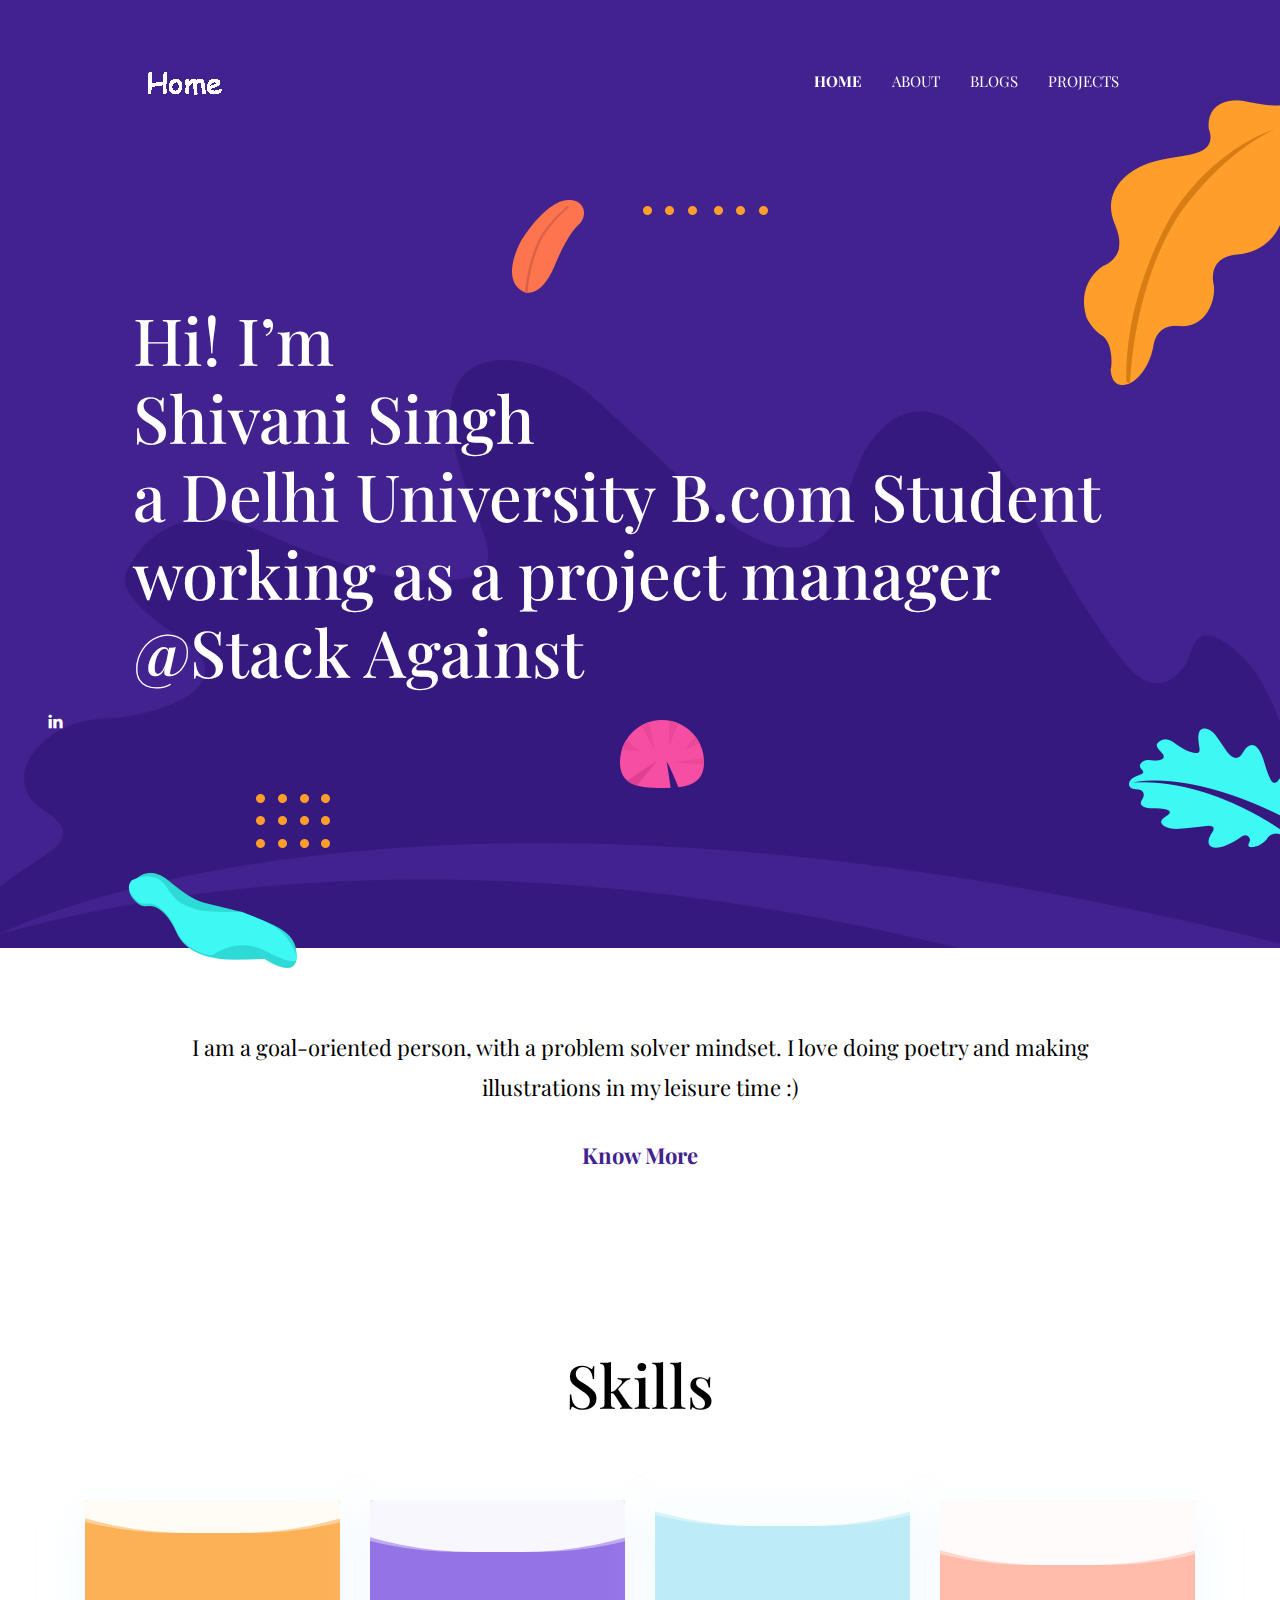
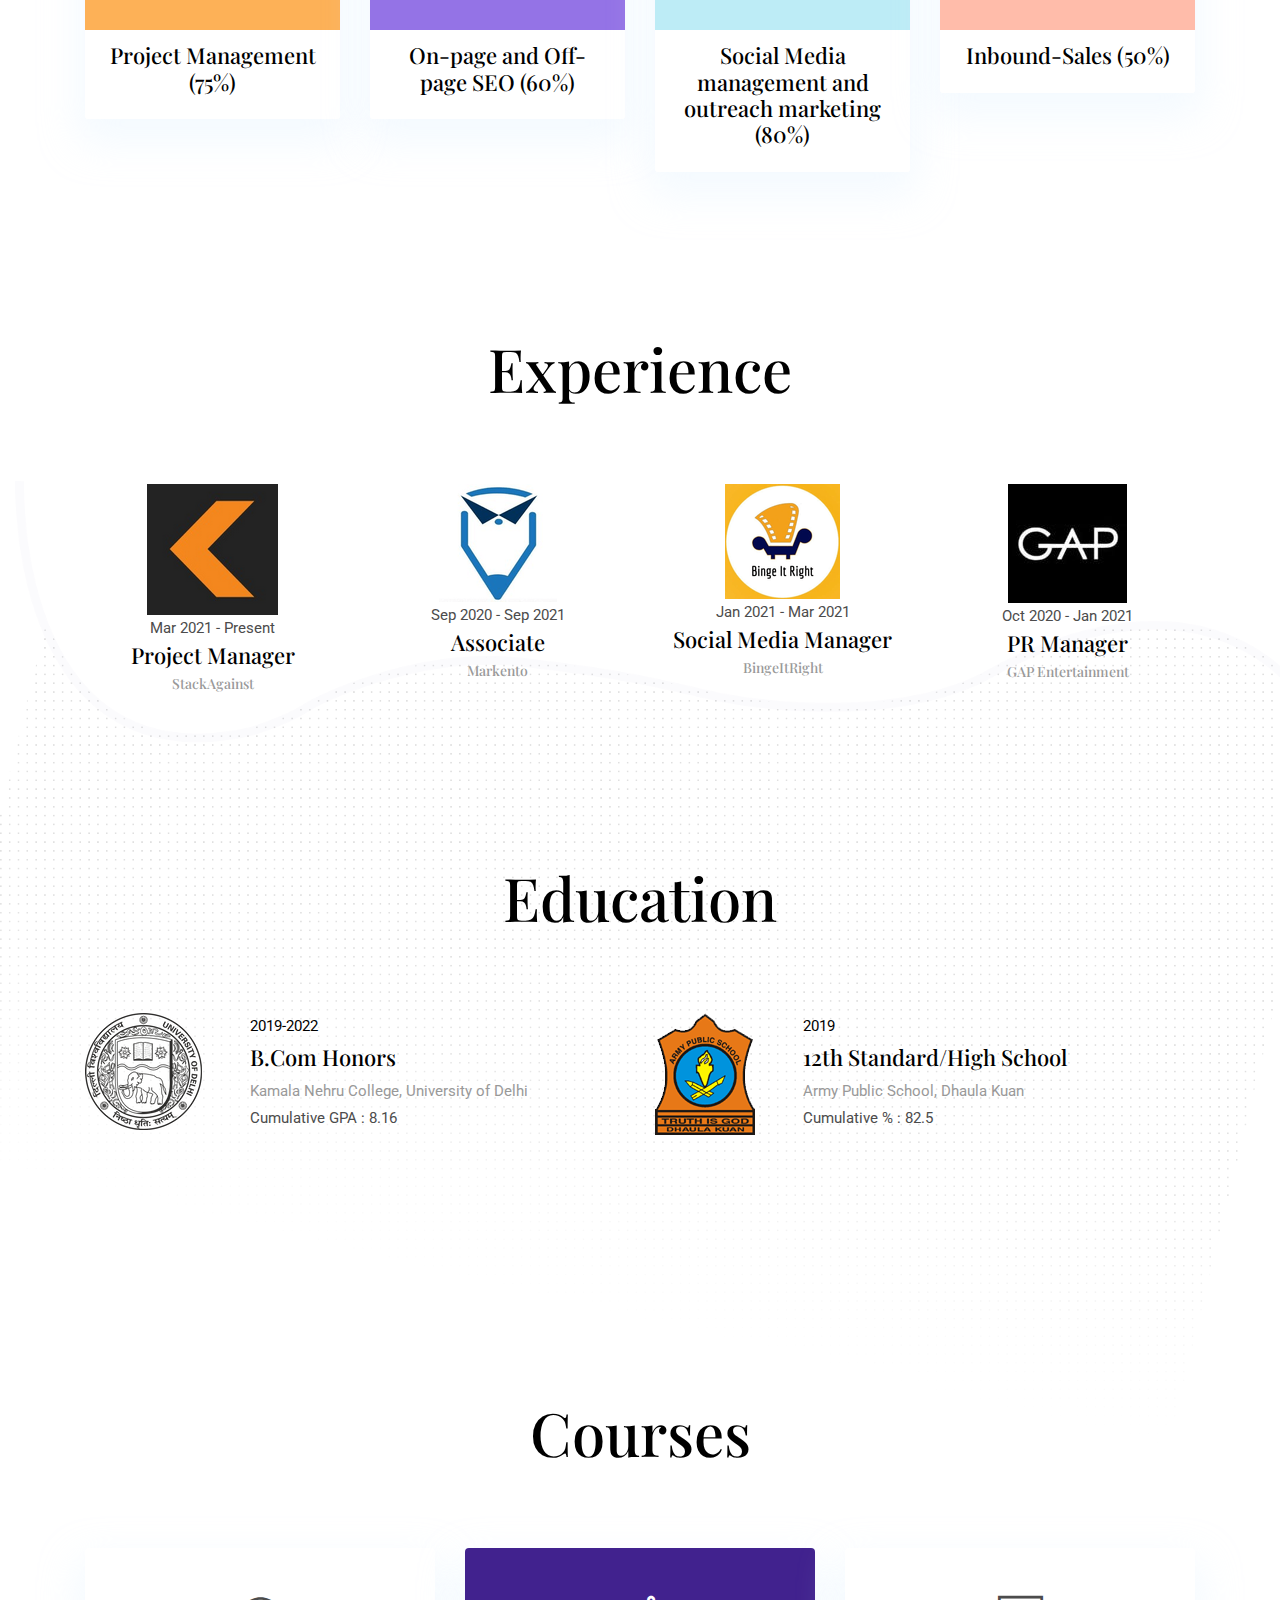
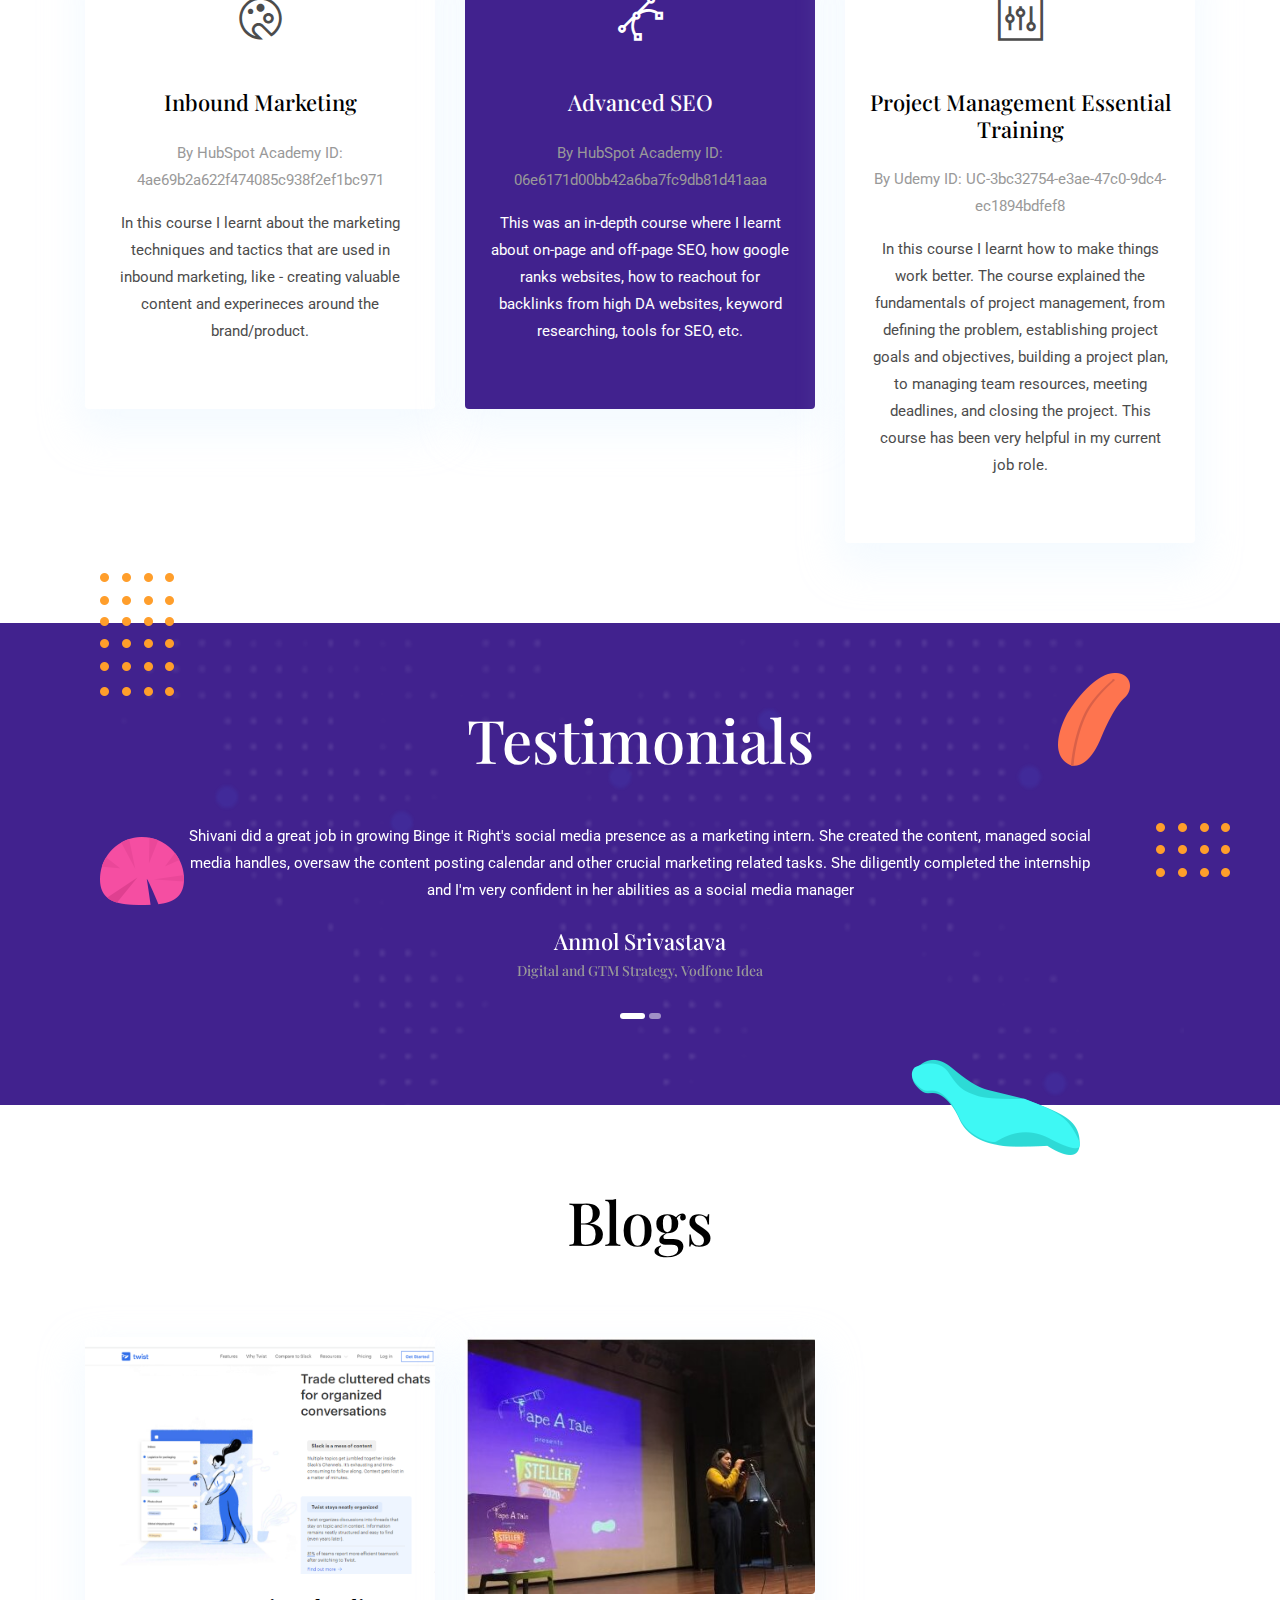
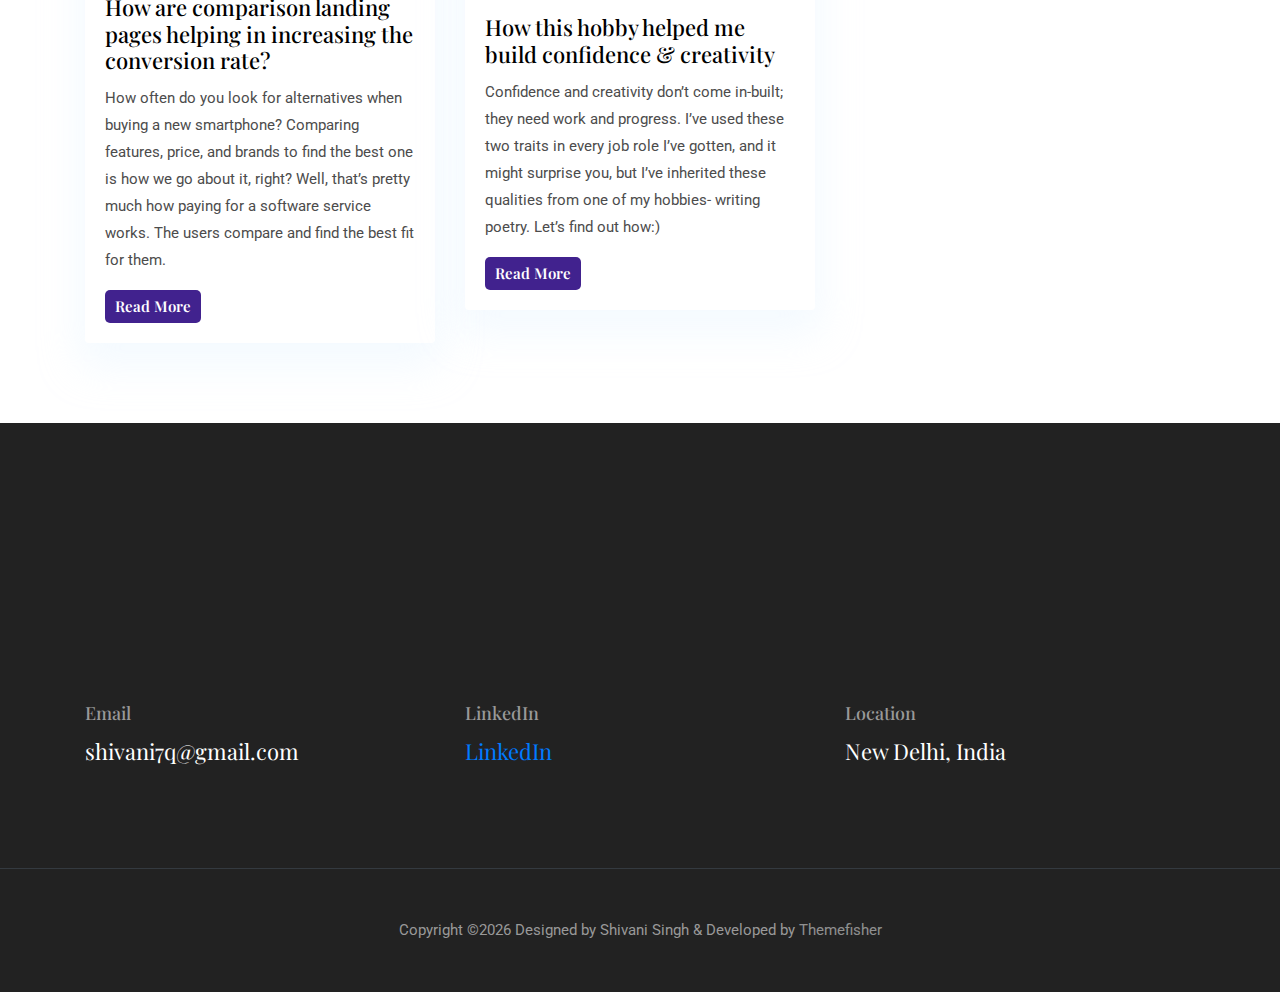
==== index.html @ a44eba1c "push1" ====
<!--
 // WEBSITE: https://themefisher.com
 // TWITTER: https://twitter.com/themefisher
 // FACEBOOK: https://www.facebook.com/themefisher
 // GITHUB: https://github.com/themefisher/
-->

<!-- 
THEME: Kross - Creative Portfolio Template
VERSION: 1.0.0
AUTHOR: Themefisher

HOMEPAGE: https://themefisher.com/products/kross-creative-portfolio-template/
DEMO: https://demo.themefisher.com/kross/
GITHUB: https://github.com/themefisher/meghna-onepage-html5-business-template

Get HUGO Version : https://gethugothemes.com/products/kross-hugo-theme/

WEBSITE: https://themefisher.com
TWITTER: https://twitter.com/themefisher
FACEBOOK: https://www.facebook.com/themefisher
-->

<!DOCTYPE html>
<html lang="en">
<head>

  <!-- Basic Page Needs
  ================================================== -->
  <meta charset="utf-8">
  <title>Shivani Singh - Online Portfolio</title>

  <!-- Mobile Specific Metas
  ================================================== -->
  <meta http-equiv="X-UA-Compatible" content="IE=edge">
  <meta name="description" content="Creative Portfolio Template">
  <meta name="viewport" content="width=device-width, initial-scale=1.0, maximum-scale=5.0">
  <meta name="author" content="Themefisher">
  <meta name="generator" content="Themefisher Kross Template v1.0">
  <!-- Favicon -->
  <link rel="shortcut icon" type="image/x-icon" href="images/favicon.png" />
  
  <!-- ** Plugins Needed for the Project ** -->
  <!-- Bootstrap -->
  <link rel="stylesheet" href="plugins/bootstrap/bootstrap.min.css">
  <!-- slick slider -->
  <link rel="stylesheet" href="plugins/slick/slick.css">
  <!-- themefy-icon -->
  <link rel="stylesheet" href="plugins/themify-icons/themify-icons.css">

  <!-- Main Stylesheet -->
  <link href="css/style.css" rel="stylesheet">

</head>
<body>
  

<header class="navigation fixed-top">
  <nav class="navbar navbar-expand-lg navbar-dark">
    <a class="navbar-brand font-tertiary h3" href="index.html"><img src="images/logo.png" alt="Myself"></a>
    <button class="navbar-toggler" type="button" data-toggle="collapse" data-target="#navigation"
      aria-controls="navigation" aria-expanded="false" aria-label="Toggle navigation">
      <span class="navbar-toggler-icon"></span>
    </button>

    <div class="collapse navbar-collapse text-center" id="navigation">
      <ul class="navbar-nav ml-auto">
        <li class="nav-item active">
          <a class="nav-link" href="index.html">Home</a>
        </li>
        <li class="nav-item">
          <a class="nav-link" href="about.html">about</a>
        </li>
        <li class="nav-item">
          <a class="nav-link" href="blog.html">Blogs</a>
        </li>
          
          <li class="nav-item">
          <a class="nav-link" href="portfolio.html">Projects</a>

      </ul>
    </div>
  </nav>
</header>

<!-- hero area -->
<section class="hero-area bg-primary" id="parallax">
  <div class="container">
    <div class="row">
      <div class="col-lg-11 mx-auto">
        <h1 class="text-white font-tertiary">Hi! I’m <br> Shivani Singh <br> a Delhi University B.com Student working as a project manager <br> @Stack Against </h1>
      </div>
    </div>
  </div>
  <div class="layer-bg w-100">
    <img class="img-fluid w-100" src="images/illustrations/leaf-bg.png" alt="bg-shape">
  </div>
  <div class="layer" id="l2">
    <img src="images/illustrations/dots-cyan.png" alt="bg-shape">
  </div>
  <div class="layer" id="l3">
    <img src="images/illustrations/leaf-orange.png" alt="bg-shape">
  </div>
  <div class="layer" id="l4">
    <img src="images/illustrations/dots-orange.png" alt="bg-shape">
  </div>
  <div class="layer" id="l5">
    <img src="images/illustrations/leaf-yellow.png" alt="bg-shape">
  </div>
  <div class="layer" id="l6">
    <img src="images/illustrations/leaf-cyan.png" alt="bg-shape">
  </div>
  <div class="layer" id="l7">
    <img src="images/illustrations/dots-group-orange.png" alt="bg-shape">
  </div>
  <div class="layer" id="l8">
    <img src="images/illustrations/leaf-pink-round.png" alt="bg-shape">
  </div>
  <div class="layer" id="l9">
    <img src="images/illustrations/leaf-cyan-2.png" alt="bg-shape">
  </div>
  <!-- social icon -->
  <ul class="list-unstyled ml-5 mt-3 position-relative zindex-1">
    <li class="mb-3"><a class="text-white" href="https://linkedin.com/in/shi7"><i class="ti-linkedin"></i></a></li>
   
  </ul>
  <!-- /social icon -->
</section>
<!-- /hero area -->

<!-- about -->
<section class="section">
  <div class="container">
    <div class="row">
      <div class="col-lg-10 mx-auto text-center">
        <p class="font-secondary paragraph-lg text-dark">I am a goal-oriented person, with a problem solver mindset. I love doing poetry and making illustrations in my leisure time :) 
             </p>
        <a href="about.html" class="btn btn-transparent">know more</a>
      </div>
    </div>
  </div>
</section>
<!-- /about -->

<!-- skills -->
<section class="section">
  <div class="container">
    <div class="row">
      <div class="col-lg-12 text-center">
        <h2 class="section-title">Skills</h2>
      </div>
      <div class="col-lg-3 col-sm-6 mb-4 mb-lg-0">
        <div class="card shadow text-center">
          <div class="position-relative rounded-top progress-wrapper" data-color="#fdb157">
            <div class="wave" data-progress="75%"></div>
          </div>
          <div class="card-footer bg-white">
            <h4 class="card-title">Project Management (75%)</h4>
          </div>
        </div>
      </div>
      <div class="col-lg-3 col-sm-6 mb-4 mb-lg-0">
        <div class="card shadow text-center">
          <div class="position-relative rounded-top progress-wrapper" data-color="#9473e6">
            <div class="wave" data-progress="60%"></div>
          </div>
          <div class="card-footer bg-white">
            <h4 class="card-title">On-page and Off-page SEO (60%)</h4>
          </div>
        </div>
      </div>
      <div class="col-lg-3 col-sm-6 mb-4 mb-lg-0">
        <div class="card shadow text-center">
          <div class="position-relative rounded-top progress-wrapper" data-color="#bdecf6">
            <div class="wave" data-progress="80%"></div>
          </div>
          <div class="card-footer bg-white">
            <h4 class="card-title"> Social Media management and outreach marketing (80%)</h4>
          </div>
        </div>
      </div>
      <div class="col-lg-3 col-sm-6 mb-4 mb-lg-0">
        <div class="card shadow text-center">
          <div class="position-relative rounded-top progress-wrapper" data-color="#ffbcaa">
            <div class="wave" data-progress="50%"></div>
          </div>
          <div class="card-footer bg-white">
            <h4 class="card-title">Inbound-Sales (50%)</h4>
          </div>
        </div>
      </div>
    </div>
  </div>
</section>
<!-- /skills -->

<!-- experience -->
<section class="section">
  <div class="container">
    <div class="row justify-content-around">
      <div class="col-lg-12 text-center">
        <h2 class="section-title">Experience</h2>
      </div>
      <div class="col-lg-3 col-md-4 text-center">
        <img src="images/experience/icon-stackagainst.png" alt="icon">
        <p class="mb-0">Mar 2021 - Present</p>
        <h4>Project Manager</h4>
        <h6 class="text-light">StackAgainst</h6>
      </div>
        <div class="col-lg-3 col-md-4 text-center">
        <img src="images/experience/icon-markento.png" alt="icon">
        <p class="mb-0">Sep 2020 - Sep 2021</p>
        <h4>Associate</h4>
        <h6 class="text-light">Markento</h6>
      </div>
      <div class="col-lg-3 col-md-4 text-center">
        <img src="images/experience/icon-2.png" alt="icon">
        <p class="mb-0">Jan 2021 - Mar 2021</p>
        <h4>Social Media Manager</h4>
        <h6 class="text-light">BingeItRight</h6>
      </div>
      <div class="col-lg-3 col-md-4 text-center">
        <img src="images/experience/icon-gap.jpg" alt="icon">
        <p class="mb-0">Oct 2020 - Jan 2021</p>
        <h4>PR Manager</h4>
        <h6 class="text-light">GAP Entertainment</h6>
      </div>
    </div>
  </div>
</section>
<!-- ./experience -->

<!-- education -->
<section class="section position-relative">
  <div class="container">
    <div class="row">
      <div class="col-lg-12 text-center">
        <h2 class="section-title">Education</h2>
      </div>
      <div class="col-lg-6 col-md-6 mb-80">
        <div class="d-flex">
          <div class="mr-lg-5 mr-3">
             <img src="images/experience/du-logo.png" alt="icon">
          </div>
          <div>
            <p class="text-dark mb-1">2019-2022</p>
            <h4>B.Com Honors</h4>
            <p class="mb-0 text-light">Kamala Nehru College, University of Delhi</p>
              <p class="mb-4"> Cumulative GPA : 8.16</p> 
          </div>
        </div>
      </div>
      <div class="col-lg-6 col-md-6 mb-80">
        <div class="d-flex">
          <div class="mr-lg-5 mr-3">
            <img src="images/experience/aps-logo.png" alt="icon">
          </div>
          <div>
            <p class="text-dark mb-1">2019</p>
            <h4>12th Standard/High School</h4>
            <p class="mb-0 text-light">Army Public School, Dhaula Kuan</p>
              <p class="mb-4"> Cumulative % : 82.5</p> 
          </div>
        </div>
      </div>
      </div>
    </div>
  
  <!-- bg image -->
  <img class="img-fluid edu-bg-image w-100" src="images/backgrounds/education-bg.png" alt="bg-image">
</section>
<!-- /education -->

<!-- services -->
<section class="section">
  <div class="container">
    <div class="row">
      <div class="col-12 text-center">
        <h2 class="section-title">Courses</h2>
      </div>
      <div class="col-md-4 mb-4 mb-md-0">
        <div class="card hover-shadow shadow">
          <div class="card-body text-center px-4 py-5">
            <i class="ti-palette icon mb-5 d-inline-block"></i>
            <h4 class="mb-4">Inbound Marketing</h4>
              <p class="text-light">By HubSpot Academy ID: 4ae69b2a622f474085c938f2ef1bc971</p>
            <p> In this course I learnt about the marketing techniques and tactics that are used in inbound marketing, like - creating valuable content and experineces around the brand/product. </p>
          </div>
        </div>
      </div>
      <div class="col-md-4 mb-4 mb-md-0">
        <div class="card active-bg-primary hover-shadow shadow">
          <div class="card-body text-center px-4 py-5">
            <i class="ti-vector icon mb-5 d-inline-block"></i>
            <h4 class="mb-4">Advanced SEO</h4>
              <p class="text-light">By HubSpot Academy ID: 06e6171d00bb42a6ba7fc9db81d41aaa</p>
            <p>This was an in-depth course where I learnt about on-page and off-page SEO, how google ranks websites, how to reachout for backlinks from high DA websites, keyword researching, tools for SEO, etc. </p>
          </div>
        </div>
      </div>
      <div class="col-md-4 mb-4 mb-md-0">
        <div class="card hover-shadow shadow">
          <div class="card-body text-center px-4 py-5">
            <i class="ti-panel icon mb-5 d-inline-block"></i>
            <h4 class="mb-4">Project Management Essential Training</h4>
              <p class="text-light">By Udemy ID: UC-3bc32754-e3ae-47c0-9dc4-ec1894bdfef8</p>
            <p>In this course I learnt how to make things work better. The course explained the fundamentals of project management, from defining the problem, establishing project goals and objectives, building a project plan, to managing team resources, meeting deadlines, and closing the project. This course has been very helpful in my current job role.</p>
          </div>
        </div>
      </div>
<!--     
        <div class="col-md-4 mb-4 mb-md-0">
        <div class="card active-bg-primary hover-shadow shadow">
          <div class="card-body text-center px-4 py-5">
            <i class="ti-vector icon mb-5 d-inline-block"></i>
            <h4 class="mb-4">Advanced SEO</h4>
              <p class="text-light">By HubSpot Academy ID: 06e6171d00bb42a6ba7fc9db81d41aaa</p>
            <p>Lorem ipsum dolor sit amet, consectetur adipisicing elit, sed do eiusmod tempor incididunt ut labore et
              dolore magna aliqua.</p>
          </div>
        </div>
      </div>
        
    <div class="col-md-4 mb-4 mb-md-0">
        <div class="card active-bg-primary hover-shadow shadow">
          <div class="card-body text-center px-4 py-5">
            <i class="ti-vector icon mb-5 d-inline-block"></i>
            <h4 class="mb-4">Advanced SEO</h4>
              <p class="text-light">By HubSpot Academy ID: 06e6171d00bb42a6ba7fc9db81d41aaa</p>
            <p>Lorem ipsum dolor sit amet, consectetur adipisicing elit, sed do eiusmod tempor incididunt ut labore et
              dolore magna aliqua.</p>
          </div>
        </div>
      </div>
        
        <div class="col-md-4 mb-4 mb-md-0">
        <div class="card active-bg-primary hover-shadow shadow">
          <div class="card-body text-center px-4 py-5">
            <i class="ti-vector icon mb-5 d-inline-block"></i>
            <h4 class="mb-4">Advanced SEO</h4>
              <p class="text-light">By HubSpot Academy ID: 06e6171d00bb42a6ba7fc9db81d41aaa</p>
            <p>Lorem ipsum dolor sit amet, consectetur adipisicing elit, sed do eiusmod tempor incididunt ut labore et
              dolore magna aliqua.</p>
          </div>
        </div>
      </div>
------------------------------------------------------------------->
    </div>
  </div>
</section>
<!-- /services -->

<!-- 
<section class="section">
  <div class="container">
    <div class="row">
      <div class="col-12 text-center">
        <h2 class="section-title">Portfolio</h2>
      </div>
    </div>
    <div class="row shuffle-wrapper">
      <div class="col-lg-4 col-6 mb-4 shuffle-item">
        <div class="position-relative rounded hover-wrapper">
          <img src="images/portfolio/item-1.png" alt="portfolio-image" class="img-fluid rounded w-100">
          <div class="hover-overlay">
            <div class="hover-content">
              <a class="btn btn-light btn-sm" href="#!">view project</a>
            </div>
          </div>
        </div>
      </div>
      <div class="col-lg-4 col-6 mb-4 shuffle-item">
        <div class="position-relative rounded hover-wrapper">
          <img src="images/portfolio/item-2.png" alt="portfolio-image" class="img-fluid rounded w-100">
          <div class="hover-overlay">
            <div class="hover-content">
              <a class="btn btn-light btn-sm" href="#!">view project</a>
            </div>
          </div>
        </div>
      </div>
      <div class="col-lg-4 col-6 mb-4 shuffle-item">
        <div class="position-relative rounded hover-wrapper">
          <img src="images/portfolio/item-3.png" alt="portfolio-image" class="img-fluid rounded w-100">
          <div class="hover-overlay">
            <div class="hover-content">
              <a class="btn btn-light btn-sm" href="#!">view project</a>
            </div>
          </div>
        </div>
      </div>
      <div class="col-lg-4 col-6 mb-4 shuffle-item">
        <div class="position-relative rounded hover-wrapper">
          <img src="images/portfolio/item-4.png" alt="portfolio-image" class="img-fluid rounded w-100">
          <div class="hover-overlay">
            <div class="hover-content">
              <a class="btn btn-light btn-sm" href="#!">view project</a>
            </div>
          </div>
        </div>
      </div>
      <div class="col-lg-4 col-6 mb-4 shuffle-item">
        <div class="position-relative rounded hover-wrapper">
          <img src="images/portfolio/item-5.png" alt="portfolio-image" class="img-fluid rounded w-100">
          <div class="hover-overlay">
            <div class="hover-content">
              <a class="btn btn-light btn-sm" href="#!">view project</a>
            </div>
          </div>
        </div>
      </div>
    </div>
  </div>
</section>
-->

<!-- testimonial -->
<section class="section bg-primary position-relative testimonial-bg-shapes">
  <div class="container">
    <div class="row">
      <div class="col-12 text-center">
        <h2 class="section-title text-white mb-5">Testimonials</h2>
      </div>
      <div class="col-lg-10 mx-auto testimonial-slider">
        <!-- slider-item -->
        <div class="text-center testimonial-content">
          <p class="text-white mb-4">Shivani did a great job in growing Binge it Right's social media presence as a marketing intern.

She created the content, managed social media handles, oversaw the content posting calendar and other crucial marketing related tasks.

She diligently completed the internship and I'm very confident in her abilities as a social media manager</p>
         <!--  <img class="img-fluid rounded-circle mb-4 d-inline-block" src="images/testimonial/client-1.png"
            alt="client-image"> -->
          <h4 class="text-white">Anmol Srivastava</h4>
          <h6 class="text-light mb-4">Digital and GTM Strategy, Vodfone Idea</h6>
        </div>
        <!-- slider-item -->
        <div class="text-center testimonial-content">
          <p class="text-white mb-4">Shivani assisted us in growing Gap Entertainments as a brand, in her role as a Public Relations Manager. She communicated directly with clients and prospects about our programs, accomplishments and other events related details. I am very confident in her abilities as a PR manager.</p>
          <!-- <img class="img-fluid rounded-circle mb-4 d-inline-block" src="images/testimonial/client-1.png"
            alt="client-image"> -->
          <h4 class="text-white">Prajjval Upadhyay</h4>
          <h6 class="text-light mb-4">GAP Entertainment</h6>
        </div>
        
      </div>
    </div>
  </div>
  <!-- bg shapes -->
  <img src="images/backgrounds/map.png" alt="map" class="img-fluid bg-map">
  <img src="images/illustrations/dots-group-v.png" alt="bg-shape" class="img-fluid bg-shape-1">
  <img src="images/illustrations/leaf-orange.png" alt="bg-shape" class="img-fluid bg-shape-2">
  <img src="images/illustrations/dots-group-sm.png" alt="bg-shape" class="img-fluid bg-shape-3">
  <img src="images/illustrations/leaf-pink-round.png" alt="bg-shape" class="img-fluid bg-shape-4">
  <img src="images/illustrations/leaf-cyan.png" alt="bg-shape" class="img-fluid bg-shape-5">
</section>
<!-- /testimonial -->

<!-- client logo slider -->
<!------------------------------------------------krn -insert only past client logos------
    <section class="section pb-0">
  <div class="container">
    <div class="client-logo-slider d-flex align-items-center">
      <a href="contact.html" class="text-center d-block outline-0 p-4"><img class="d-unset img-fluid"
          src="images/clients-logo/client-logo-1.png" alt="client-logo"></a>
      <a href="contact.html" class="text-center d-block outline-0 p-4"><img class="d-unset img-fluid"
          src="images/clients-logo/client-logo-2.png" alt="client-logo"></a>
      <a href="contact.html" class="text-center d-block outline-0 p-4"><img class="d-unset img-fluid"
          src="images/clients-logo/client-logo-3.png" alt="client-logo"></a>
      <a href="contact.html" class="text-center d-block outline-0 p-4"><img class="d-unset img-fluid"
          src="images/clients-logo/client-logo-4.png" alt="client-logo"></a>
      <a href="contact.html" class="text-center d-block outline-0 p-4"><img class="d-unset img-fluid"
          src="images/clients-logo/client-logo-5.png" alt="client-logo"></a>
      <a href="contact.html" class="text-center d-block outline-0 p-4"><img class="d-unset img-fluid"
          src="images/clients-logo/client-logo-1.png" alt="client-logo"></a>
      <a href="contact.html" class="text-center d-block outline-0 p-4"><img class="d-unset img-fluid"
          src="images/clients-logo/client-logo-2.png" alt="client-logo"></a>
      <a href="contact.html" class="text-center d-block outline-0 p-4"><img class="d-unset img-fluid"
          src="images/clients-logo/client-logo-3.png" alt="client-logo"></a>
      <a href="contact.html" class="text-center d-block outline-0 p-4"><img class="d-unset img-fluid"
          src="images/clients-logo/client-logo-4.png" alt="client-logo"></a>
      <a href="contact.html" class="text-center d-block outline-0 p-4"><img class="d-unset img-fluid"
          src="images/clients-logo/client-logo-5.png" alt="client-logo"></a>
    </div>
  </div>
</section>
    
------------------------------------------------------->
<!-- /client logo slider -->

<!-- blog -->
<section class="section">
  <div class="container">
    <div class="row">
      <div class="col-12 text-center">
        <h2 class="section-title">Blogs</h2>
      </div>
      <div class="col-lg-4 col-sm-6 mb-4 mb-lg-0">
        <article class="card shadow">
          <img class="rounded card-img-top" src="images/blog/post-3.jpg" alt="post-thumb">
          <div class="card-body">
            <h4 class="card-title"><a class="text-dark" href="https://medium.com/@shi.singh2002/how-are-comparison-landing-pages-helping-in-increasing-the-conversion-rate-ebd535150116">How are comparison landing pages helping in increasing the conversion rate?</a>
            </h4>
            <p class="cars-text">How often do you look for alternatives when buying a new smartphone? Comparing features, price, and brands to find the best one is how we go about it, right? Well, that’s pretty much how paying for a software service works. The users compare and find the best fit for them.</p>
            <a href="https://medium.com/@shi.singh2002/how-are-comparison-landing-pages-helping-in-increasing-the-conversion-rate-ebd535150116" class="btn btn-xs btn-primary">Read More</a>
          </div>
        </article>
      </div>
      <div class="col-lg-4 col-sm-6 mb-4 mb-lg-0">
        <article class="card shadow">
          <img class="rounded card-img-top" src="images/blog/post-4.jpg" alt="post-thumb">
          <div class="card-body">
            <h4 class="card-title"><a class="text-dark" href="https://medium.com/@shi.singh2002/how-this-hobby-helped-me-build-confidence-creativity-c5884ba5d8fe">How this hobby helped me build confidence & creativity</a>
            </h4>
            <p class="cars-text">Confidence and creativity don’t come in-built; they need work and progress.

I’ve used these two traits in every job role I’ve gotten, and it might surprise you, but I’ve inherited these qualities from one of my hobbies- writing poetry.

Let’s find out how:)</p>
            <a href="https://medium.com/@shi.singh2002/how-this-hobby-helped-me-build-confidence-creativity-c5884ba5d8fe"class="btn btn-xs btn-primary">Read More</a>
          </div>
        </article>
      </div>

    </div>
  </div>
</section>
<!-- /blog -->

<!-- contact

<section class="section section-on-footer" data-background="images/backgrounds/bg-dots.png">
  <div class="container">
    <div class="row">
      <div class="col-12 text-center">
        <h2 class="section-title">Contact Info</h2>
      </div>
      <div class="col-lg-8 mx-auto">
        <div class="bg-white rounded text-center p-5 shadow-down">
          <h4 class="mb-80">Contact Form</h4>
          <form action="#" class="row">
            <div class="col-md-6">
              <input type="text" id="name" name="name" placeholder="Full Name" class="form-control px-0 mb-4" required>
            </div>
            <div class="col-md-6">
              <input type="email" id="email" name="email" placeholder="Email Address" class="form-control px-0 mb-4" required>
            </div>
            <div class="col-12">
              <textarea name="message" id="message" class="form-control px-0 mb-4"
                placeholder="Type Message Here" required></textarea>
            </div>
            <div class="col-lg-6 col-10 mx-auto">
              <button class="btn btn-primary w-100">send</button>
            </div>
          </form>
        </div>
      </div>
    </div>
  </div>
</section>

 -->

<!-- footer -->
<footer class="bg-dark footer-section">
  <div class="section">
    <div class="container">
      <div class="row">
        <div class="col-md-4">
          <h5 class="text-light">Email</h5>
          <p class="text-white paragraph-lg font-secondary">shivani7q@gmail.com</p>
        </div>
      <div class="col-md-4">
          <h5 class="text-light">LinkedIn</h5>
          <p class="text-white paragraph-lg font-secondary"><a class="LinkedIn.com/shi7" href="LinkedIn">LinkedIn</a></p>
        </div>
        <div class="col-md-4">
          <h5 class="text-light">Location</h5>
          <p class="text-white paragraph-lg font-secondary">New Delhi, India</p>
        </div>
      </div>
    </div>
  </div>
  <div class="border-top text-center border-dark py-5">
    <p class="mb-0 text-light">Copyright &copy;<script>
        var CurrentYear = new Date().getFullYear()
        document.write(CurrentYear)
      </script> Designed by Shivani Singh &amp; Developed by <a class="text-white-50" href="Themefisher">Themefisher</a></p>
  </div>
</footer>
<!-- /footer -->

<!-- jQuery -->
<script src="plugins/jQuery/jquery.min.js"></script>
<!-- Bootstrap JS -->
<script src="plugins/bootstrap/bootstrap.min.js"></script>
<!-- slick slider -->
<script src="plugins/slick/slick.min.js"></script>
<!-- filter -->
<script src="plugins/shuffle/shuffle.min.js"></script>

<!-- Main Script -->
<script src="js/script.js"></script>

</body>
</html>
---- plugins/themify-icons/themify-icons.css ----
@font-face{font-family:themify;src:url(fonts/themify.eot?-fvbane);src:url(fonts/themify.eot?#iefix-fvbane) format('embedded-opentype'),url(fonts/themify.woff?-fvbane) format('woff'),url(fonts/themify.ttf?-fvbane) format('truetype'),url(fonts/themify.svg?-fvbane#themify) format('svg');font-weight:400;font-style:normal}[class*=" ti-"],[class^=ti-]{font-family:themify;speak:none;font-style:normal;font-weight:400;font-variant:normal;text-transform:none;line-height:1;-webkit-font-smoothing:antialiased;-moz-osx-font-smoothing:grayscale}.ti-wand:before{content:"\e600"}.ti-volume:before{content:"\e601"}.ti-user:before{content:"\e602"}.ti-unlock:before{content:"\e603"}.ti-unlink:before{content:"\e604"}.ti-trash:before{content:"\e605"}.ti-thought:before{content:"\e606"}.ti-target:before{content:"\e607"}.ti-tag:before{content:"\e608"}.ti-tablet:before{content:"\e609"}.ti-star:before{content:"\e60a"}.ti-spray:before{content:"\e60b"}.ti-signal:before{content:"\e60c"}.ti-shopping-cart:before{content:"\e60d"}.ti-shopping-cart-full:before{content:"\e60e"}.ti-settings:before{content:"\e60f"}.ti-search:before{content:"\e610"}.ti-zoom-in:before{content:"\e611"}.ti-zoom-out:before{content:"\e612"}.ti-cut:before{content:"\e613"}.ti-ruler:before{content:"\e614"}.ti-ruler-pencil:before{content:"\e615"}.ti-ruler-alt:before{content:"\e616"}.ti-bookmark:before{content:"\e617"}.ti-bookmark-alt:before{content:"\e618"}.ti-reload:before{content:"\e619"}.ti-plus:before{content:"\e61a"}.ti-pin:before{content:"\e61b"}.ti-pencil:before{content:"\e61c"}.ti-pencil-alt:before{content:"\e61d"}.ti-paint-roller:before{content:"\e61e"}.ti-paint-bucket:before{content:"\e61f"}.ti-na:before{content:"\e620"}.ti-mobile:before{content:"\e621"}.ti-minus:before{content:"\e622"}.ti-medall:before{content:"\e623"}.ti-medall-alt:before{content:"\e624"}.ti-marker:before{content:"\e625"}.ti-marker-alt:before{content:"\e626"}.ti-arrow-up:before{content:"\e627"}.ti-arrow-right:before{content:"\e628"}.ti-arrow-left:before{content:"\e629"}.ti-arrow-down:before{content:"\e62a"}.ti-lock:before{content:"\e62b"}.ti-location-arrow:before{content:"\e62c"}.ti-link:before{content:"\e62d"}.ti-layout:before{content:"\e62e"}.ti-layers:before{content:"\e62f"}.ti-layers-alt:before{content:"\e630"}.ti-key:before{content:"\e631"}.ti-import:before{content:"\e632"}.ti-image:before{content:"\e633"}.ti-heart:before{content:"\e634"}.ti-heart-broken:before{content:"\e635"}.ti-hand-stop:before{content:"\e636"}.ti-hand-open:before{content:"\e637"}.ti-hand-drag:before{content:"\e638"}.ti-folder:before{content:"\e639"}.ti-flag:before{content:"\e63a"}.ti-flag-alt:before{content:"\e63b"}.ti-flag-alt-2:before{content:"\e63c"}.ti-eye:before{content:"\e63d"}.ti-export:before{content:"\e63e"}.ti-exchange-vertical:before{content:"\e63f"}.ti-desktop:before{content:"\e640"}.ti-cup:before{content:"\e641"}.ti-crown:before{content:"\e642"}.ti-comments:before{content:"\e643"}.ti-comment:before{content:"\e644"}.ti-comment-alt:before{content:"\e645"}.ti-close:before{content:"\e646"}.ti-clip:before{content:"\e647"}.ti-angle-up:before{content:"\e648"}.ti-angle-right:before{content:"\e649"}.ti-angle-left:before{content:"\e64a"}.ti-angle-down:before{content:"\e64b"}.ti-check:before{content:"\e64c"}.ti-check-box:before{content:"\e64d"}.ti-camera:before{content:"\e64e"}.ti-announcement:before{content:"\e64f"}.ti-brush:before{content:"\e650"}.ti-briefcase:before{content:"\e651"}.ti-bolt:before{content:"\e652"}.ti-bolt-alt:before{content:"\e653"}.ti-blackboard:before{content:"\e654"}.ti-bag:before{content:"\e655"}.ti-move:before{content:"\e656"}.ti-arrows-vertical:before{content:"\e657"}.ti-arrows-horizontal:before{content:"\e658"}.ti-fullscreen:before{content:"\e659"}.ti-arrow-top-right:before{content:"\e65a"}.ti-arrow-top-left:before{content:"\e65b"}.ti-arrow-circle-up:before{content:"\e65c"}.ti-arrow-circle-right:before{content:"\e65d"}.ti-arrow-circle-left:before{content:"\e65e"}.ti-arrow-circle-down:before{content:"\e65f"}.ti-angle-double-up:before{content:"\e660"}.ti-angle-double-right:before{content:"\e661"}.ti-angle-double-left:before{content:"\e662"}.ti-angle-double-down:before{content:"\e663"}.ti-zip:before{content:"\e664"}.ti-world:before{content:"\e665"}.ti-wheelchair:before{content:"\e666"}.ti-view-list:before{content:"\e667"}.ti-view-list-alt:before{content:"\e668"}.ti-view-grid:before{content:"\e669"}.ti-uppercase:before{content:"\e66a"}.ti-upload:before{content:"\e66b"}.ti-underline:before{content:"\e66c"}.ti-truck:before{content:"\e66d"}.ti-timer:before{content:"\e66e"}.ti-ticket:before{content:"\e66f"}.ti-thumb-up:before{content:"\e670"}.ti-thumb-down:before{content:"\e671"}.ti-text:before{content:"\e672"}.ti-stats-up:before{content:"\e673"}.ti-stats-down:before{content:"\e674"}.ti-split-v:before{content:"\e675"}.ti-split-h:before{content:"\e676"}.ti-smallcap:before{content:"\e677"}.ti-shine:before{content:"\e678"}.ti-shift-right:before{content:"\e679"}.ti-shift-left:before{content:"\e67a"}.ti-shield:before{content:"\e67b"}.ti-notepad:before{content:"\e67c"}.ti-server:before{content:"\e67d"}.ti-quote-right:before{content:"\e67e"}.ti-quote-left:before{content:"\e67f"}.ti-pulse:before{content:"\e680"}.ti-printer:before{content:"\e681"}.ti-power-off:before{content:"\e682"}.ti-plug:before{content:"\e683"}.ti-pie-chart:before{content:"\e684"}.ti-paragraph:before{content:"\e685"}.ti-panel:before{content:"\e686"}.ti-package:before{content:"\e687"}.ti-music:before{content:"\e688"}.ti-music-alt:before{content:"\e689"}.ti-mouse:before{content:"\e68a"}.ti-mouse-alt:before{content:"\e68b"}.ti-money:before{content:"\e68c"}.ti-microphone:before{content:"\e68d"}.ti-menu:before{content:"\e68e"}.ti-menu-alt:before{content:"\e68f"}.ti-map:before{content:"\e690"}.ti-map-alt:before{content:"\e691"}.ti-loop:before{content:"\e692"}.ti-location-pin:before{content:"\e693"}.ti-list:before{content:"\e694"}.ti-light-bulb:before{content:"\e695"}.ti-Italic:before{content:"\e696"}.ti-info:before{content:"\e697"}.ti-infinite:before{content:"\e698"}.ti-id-badge:before{content:"\e699"}.ti-hummer:before{content:"\e69a"}.ti-home:before{content:"\e69b"}.ti-help:before{content:"\e69c"}.ti-headphone:before{content:"\e69d"}.ti-harddrives:before{content:"\e69e"}.ti-harddrive:before{content:"\e69f"}.ti-gift:before{content:"\e6a0"}.ti-game:before{content:"\e6a1"}.ti-filter:before{content:"\e6a2"}.ti-files:before{content:"\e6a3"}.ti-file:before{content:"\e6a4"}.ti-eraser:before{content:"\e6a5"}.ti-envelope:before{content:"\e6a6"}.ti-download:before{content:"\e6a7"}.ti-direction:before{content:"\e6a8"}.ti-direction-alt:before{content:"\e6a9"}.ti-dashboard:before{content:"\e6aa"}.ti-control-stop:before{content:"\e6ab"}.ti-control-shuffle:before{content:"\e6ac"}.ti-control-play:before{content:"\e6ad"}.ti-control-pause:before{content:"\e6ae"}.ti-control-forward:before{content:"\e6af"}.ti-control-backward:before{content:"\e6b0"}.ti-cloud:before{content:"\e6b1"}.ti-cloud-up:before{content:"\e6b2"}.ti-cloud-down:before{content:"\e6b3"}.ti-clipboard:before{content:"\e6b4"}.ti-car:before{content:"\e6b5"}.ti-calendar:before{content:"\e6b6"}.ti-book:before{content:"\e6b7"}.ti-bell:before{content:"\e6b8"}.ti-basketball:before{content:"\e6b9"}.ti-bar-chart:before{content:"\e6ba"}.ti-bar-chart-alt:before{content:"\e6bb"}.ti-back-right:before{content:"\e6bc"}.ti-back-left:before{content:"\e6bd"}.ti-arrows-corner:before{content:"\e6be"}.ti-archive:before{content:"\e6bf"}.ti-anchor:before{content:"\e6c0"}.ti-align-right:before{content:"\e6c1"}.ti-align-left:before{content:"\e6c2"}.ti-align-justify:before{content:"\e6c3"}.ti-align-center:before{content:"\e6c4"}.ti-alert:before{content:"\e6c5"}.ti-alarm-clock:before{content:"\e6c6"}.ti-agenda:before{content:"\e6c7"}.ti-write:before{content:"\e6c8"}.ti-window:before{content:"\e6c9"}.ti-widgetized:before{content:"\e6ca"}.ti-widget:before{content:"\e6cb"}.ti-widget-alt:before{content:"\e6cc"}.ti-wallet:before{content:"\e6cd"}.ti-video-clapper:before{content:"\e6ce"}.ti-video-camera:before{content:"\e6cf"}.ti-vector:before{content:"\e6d0"}.ti-themify-logo:before{content:"\e6d1"}.ti-themify-favicon:before{content:"\e6d2"}.ti-themify-favicon-alt:before{content:"\e6d3"}.ti-support:before{content:"\e6d4"}.ti-stamp:before{content:"\e6d5"}.ti-split-v-alt:before{content:"\e6d6"}.ti-slice:before{content:"\e6d7"}.ti-shortcode:before{content:"\e6d8"}.ti-shift-right-alt:before{content:"\e6d9"}.ti-shift-left-alt:before{content:"\e6da"}.ti-ruler-alt-2:before{content:"\e6db"}.ti-receipt:before{content:"\e6dc"}.ti-pin2:before{content:"\e6dd"}.ti-pin-alt:before{content:"\e6de"}.ti-pencil-alt2:before{content:"\e6df"}.ti-palette:before{content:"\e6e0"}.ti-more:before{content:"\e6e1"}.ti-more-alt:before{content:"\e6e2"}.ti-microphone-alt:before{content:"\e6e3"}.ti-magnet:before{content:"\e6e4"}.ti-line-double:before{content:"\e6e5"}.ti-line-dotted:before{content:"\e6e6"}.ti-line-dashed:before{content:"\e6e7"}.ti-layout-width-full:before{content:"\e6e8"}.ti-layout-width-default:before{content:"\e6e9"}.ti-layout-width-default-alt:before{content:"\e6ea"}.ti-layout-tab:before{content:"\e6eb"}.ti-layout-tab-window:before{content:"\e6ec"}.ti-layout-tab-v:before{content:"\e6ed"}.ti-layout-tab-min:before{content:"\e6ee"}.ti-layout-slider:before{content:"\e6ef"}.ti-layout-slider-alt:before{content:"\e6f0"}.ti-layout-sidebar-right:before{content:"\e6f1"}.ti-layout-sidebar-none:before{content:"\e6f2"}.ti-layout-sidebar-left:before{content:"\e6f3"}.ti-layout-placeholder:before{content:"\e6f4"}.ti-layout-menu:before{content:"\e6f5"}.ti-layout-menu-v:before{content:"\e6f6"}.ti-layout-menu-separated:before{content:"\e6f7"}.ti-layout-menu-full:before{content:"\e6f8"}.ti-layout-media-right-alt:before{content:"\e6f9"}.ti-layout-media-right:before{content:"\e6fa"}.ti-layout-media-overlay:before{content:"\e6fb"}.ti-layout-media-overlay-alt:before{content:"\e6fc"}.ti-layout-media-overlay-alt-2:before{content:"\e6fd"}.ti-layout-media-left-alt:before{content:"\e6fe"}.ti-layout-media-left:before{content:"\e6ff"}.ti-layout-media-center-alt:before{content:"\e700"}.ti-layout-media-center:before{content:"\e701"}.ti-layout-list-thumb:before{content:"\e702"}.ti-layout-list-thumb-alt:before{content:"\e703"}.ti-layout-list-post:before{content:"\e704"}.ti-layout-list-large-image:before{content:"\e705"}.ti-layout-line-solid:before{content:"\e706"}.ti-layout-grid4:before{content:"\e707"}.ti-layout-grid3:before{content:"\e708"}.ti-layout-grid2:before{content:"\e709"}.ti-layout-grid2-thumb:before{content:"\e70a"}.ti-layout-cta-right:before{content:"\e70b"}.ti-layout-cta-left:before{content:"\e70c"}.ti-layout-cta-center:before{content:"\e70d"}.ti-layout-cta-btn-right:before{content:"\e70e"}.ti-layout-cta-btn-left:before{content:"\e70f"}.ti-layout-column4:before{content:"\e710"}.ti-layout-column3:before{content:"\e711"}.ti-layout-column2:before{content:"\e712"}.ti-layout-accordion-separated:before{content:"\e713"}.ti-layout-accordion-merged:before{content:"\e714"}.ti-layout-accordion-list:before{content:"\e715"}.ti-ink-pen:before{content:"\e716"}.ti-info-alt:before{content:"\e717"}.ti-help-alt:before{content:"\e718"}.ti-headphone-alt:before{content:"\e719"}.ti-hand-point-up:before{content:"\e71a"}.ti-hand-point-right:before{content:"\e71b"}.ti-hand-point-left:before{content:"\e71c"}.ti-hand-point-down:before{content:"\e71d"}.ti-gallery:before{content:"\e71e"}.ti-face-smile:before{content:"\e71f"}.ti-face-sad:before{content:"\e720"}.ti-credit-card:before{content:"\e721"}.ti-control-skip-forward:before{content:"\e722"}.ti-control-skip-backward:before{content:"\e723"}.ti-control-record:before{content:"\e724"}.ti-control-eject:before{content:"\e725"}.ti-comments-smiley:before{content:"\e726"}.ti-brush-alt:before{content:"\e727"}.ti-youtube:before{content:"\e728"}.ti-vimeo:before{content:"\e729"}.ti-twitter:before{content:"\e72a"}.ti-time:before{content:"\e72b"}.ti-tumblr:before{content:"\e72c"}.ti-skype:before{content:"\e72d"}.ti-share:before{content:"\e72e"}.ti-share-alt:before{content:"\e72f"}.ti-rocket:before{content:"\e730"}.ti-pinterest:before{content:"\e731"}.ti-new-window:before{content:"\e732"}.ti-microsoft:before{content:"\e733"}.ti-list-ol:before{content:"\e734"}.ti-linkedin:before{content:"\e735"}.ti-layout-sidebar-2:before{content:"\e736"}.ti-layout-grid4-alt:before{content:"\e737"}.ti-layout-grid3-alt:before{content:"\e738"}.ti-layout-grid2-alt:before{content:"\e739"}.ti-layout-column4-alt:before{content:"\e73a"}.ti-layout-column3-alt:before{content:"\e73b"}.ti-layout-column2-alt:before{content:"\e73c"}.ti-instagram:before{content:"\e73d"}.ti-google:before{content:"\e73e"}.ti-github:before{content:"\e73f"}.ti-flickr:before{content:"\e740"}.ti-facebook:before{content:"\e741"}.ti-dropbox:before{content:"\e742"}.ti-dribbble:before{content:"\e743"}.ti-apple:before{content:"\e744"}.ti-android:before{content:"\e745"}.ti-save:before{content:"\e746"}.ti-save-alt:before{content:"\e747"}.ti-yahoo:before{content:"\e748"}.ti-wordpress:before{content:"\e749"}.ti-vimeo-alt:before{content:"\e74a"}.ti-twitter-alt:before{content:"\e74b"}.ti-tumblr-alt:before{content:"\e74c"}.ti-trello:before{content:"\e74d"}.ti-stack-overflow:before{content:"\e74e"}.ti-soundcloud:before{content:"\e74f"}.ti-sharethis:before{content:"\e750"}.ti-sharethis-alt:before{content:"\e751"}.ti-reddit:before{content:"\e752"}.ti-pinterest-alt:before{content:"\e753"}.ti-microsoft-alt:before{content:"\e754"}.ti-linux:before{content:"\e755"}.ti-jsfiddle:before{content:"\e756"}.ti-joomla:before{content:"\e757"}.ti-html5:before{content:"\e758"}.ti-flickr-alt:before{content:"\e759"}.ti-email:before{content:"\e75a"}.ti-drupal:before{content:"\e75b"}.ti-dropbox-alt:before{content:"\e75c"}.ti-css3:before{content:"\e75d"}.ti-rss:before{content:"\e75e"}.ti-rss-alt:before{content:"\e75f"}
---- css/style.css ----
/**
 * WEBSITE: https://themefisher.com
 * TWITTER: https://twitter.com/themefisher
 * FACEBOOK: https://www.facebook.com/themefisher
 * GITHUB: https://github.com/themefisher/
 */

/*!
THEME: Kross - Creative Portfolio Template
VERSION: 1.0.0
AUTHOR: Themefisher

HOMEPAGE: https://themefisher.com/products/kross-creative-portfolio-template/
DEMO: https://demo.themefisher.com/kross/
GITHUB: https://github.com/themefisher/meghna-onepage-html5-business-template

Get HUGO Version : https://gethugothemes.com/products/kross-hugo-theme/

WEBSITE: https://themefisher.com
TWITTER: https://twitter.com/themefisher
FACEBOOK: https://www.facebook.com/themefisher
*/
/*  typography */
@import url("https://fonts.googleapis.com/css?family=Playfair+Display:700|Roboto:400");
body {
  line-height: 1.2;
  font-family: "Roboto", sans-serif;
  -webkit-font-smoothing: antialiased;
  font-size: 15px;
  color: #4c4c4c;
}

p, .paragraph {
  font-weight: 400;
  color: #4c4c4c;
  font-size: 15px;
  line-height: 1.8;
  font-family: "Roboto", sans-serif;
}
p-lg, .paragraph-lg {
  font-size: 22px;
}

h1, h2, h3, h4, h5, h6 {
  color: #000;
  font-family: "Playfair Display", serif;
  line-height: 1.2;
}

h1, .h1 {
  font-size: 65px;
}
@media (max-width: 991px) {
  h1, .h1 {
    font-size: 65px;
  }
}

h2, .h2 {
  font-size: 60px;
}
@media (max-width: 991px) {
  h2, .h2 {
    font-size: 50px;
  }
}

h3, .h3 {
  font-size: 40px;
}

h4, .h4 {
  font-size: 22px;
}

h5, .h5 {
  font-size: 18px;
}

h6, .h6 {
  font-size: 14px;
}

/* Button style */
.btn {
  font-size: 22px;
  font-family: "Playfair Display", serif;
  text-transform: capitalize;
  padding: 16px 44px;
  border-radius: 5px;
  font-weight: 600;
  border: 0;
  position: relative;
  z-index: 1;
  transition: 0.2s ease;
}
.btn:focus {
  outline: 0;
  box-shadow: none !important;
}
.btn:active {
  box-shadow: none;
}
.btn-sm {
  font-size: 15px;
  padding: 10px 30px;
}
.btn-xs {
  padding: 5px 10px;
  font-size: 15px;
}

.btn-primary {
  background: #41228e;
  color: #fff;
}
.btn-primary:active {
  background: #542cb7 !important;
}
.btn-primary:hover {
  background: #542cb7;
}
.btn-primary.focus, .btn-primary.active {
  background: #542cb7 !important;
  box-shadow: none !important;
}

.btn-transparent {
  background: transparent;
  color: #41228e;
  font-weight: bold;
}
.btn-transparent:active, .btn-transparent:hover {
  color: #41228e;
}

body {
  background-color: #fff;
  overflow-x: hidden;
}

::-moz-selection {
  background: #542cb7;
  color: #fff;
}

::selection {
  background: #542cb7;
  color: #fff;
}

/* preloader */
.preloader {
  position: fixed;
  top: 0;
  left: 0;
  right: 0;
  bottom: 0;
  background-color: #fff;
  z-index: 999;
  display: flex;
  align-items: center;
  justify-content: center;
}

ol,
ul {
  list-style-type: none;
  margin: 0px;
}

img {
  vertical-align: middle;
  border: 0;
}

a,
a:hover,
a:focus {
  text-decoration: none;
}

a,
button,
select {
  cursor: pointer;
  transition: 0.2s ease;
}
a:focus,
button:focus,
select:focus {
  outline: 0;
}

a.text-dark:hover {
  color: #41228e !important;
}

a:hover {
  color: #41228e;
}

.slick-slide {
  outline: 0;
}

.section {
  padding-top: 80px;
  padding-bottom: 80px;
}
.section-title {
  margin-bottom: 80px;
  font-family: "Playfair Display", serif;
}

.bg-cover {
  background-size: cover;
  background-position: center center;
  background-repeat: no-repeat;
}

/* overlay */
.overlay {
  position: relative;
}
.overlay::before {
  position: absolute;
  content: "";
  height: 100%;
  width: 100%;
  top: 0;
  left: 0;
  background: #000;
  opacity: 0.5;
}

.outline-0 {
  outline: 0 !important;
}

.d-unset {
  display: unset !important;
}

.bg-primary {
  background: #41228e !important;
}

.bg-gray {
  background: #eaeaea !important;
}

.text-primary {
  color: #41228e !important;
}

.text-color {
  color: #4c4c4c;
}

.text-dark {
  color: #000 !important;
}

.text-light {
  color: #999999 !important;
}

.mb-10 {
  margin-bottom: 10px !important;
}

.mb-20 {
  margin-bottom: 20px !important;
}

.mb-30 {
  margin-bottom: 30px !important;
}

.mb-40 {
  margin-bottom: 40px !important;
}

.mb-50 {
  margin-bottom: 50px !important;
}

.mb-60 {
  margin-bottom: 60px !important;
}

.mb-70 {
  margin-bottom: 70px !important;
}

.mb-80 {
  margin-bottom: 80px !important;
}

.mb-90 {
  margin-bottom: 90px !important;
}

.mb-100 {
  margin-bottom: 100px !important;
}

.zindex-1 {
  z-index: 1;
}

.rounded-lg {
  border-radius: 15px;
}

.overflow-hidden {
  overflow: hidden;
}

.font-secondary {
  font-family: "Playfair Display", serif !important;
}

.font-tertiary {
  font-family: "Playfair Display", serif !important;
}

.shadow {
  box-shadow: 0px 18px 39.1px 6.9px rgba(224, 241, 255, 0.34) !important;
}

.bg-dark {
  background-color: #222222 !important;
}

/* icon */
.icon {
  font-size: 45px;
}

.icon-bg {
  height: 100px;
  width: 100px;
  line-height: 100px;
  text-align: center;
}

.icon-light {
  color: #c8d5ef;
}

/* /icon */
/* slick slider */
.slick-dots {
  text-align: center;
  padding-left: 0;
}
.slick-dots li {
  display: inline-block;
  margin: 2px;
}
.slick-dots li.slick-active button {
  background: #fff;
  width: 25px;
}
.slick-dots li button {
  height: 6px;
  width: 12px;
  background: rgba(255, 255, 255, 0.5);
  color: transparent;
  border-radius: 10px;
  overflow: hidden;
  transition: 0.2s ease;
  border: 0;
}

/* /slick slider */
/* form */
.form-control {
  border: 0;
  border-radius: 0;
  border-bottom: 1px solid #c7c7c7;
  height: 60px;
}
.form-control:focus {
  border-color: #41228e;
  outline: 0;
  box-shadow: none !important;
}

textarea.form-control {
  height: 120px;
}

/* /form */
/* card */
.card {
  border: 0;
}
.card-header {
  border: 0;
}
.card-footer {
  border: 0;
}

/* /card */
.navigation {
  padding: 40px 130px;
  transition: 0.3s ease;
}
.navigation.nav-bg {
  background-color: #41228e;
  padding: 15px 100px;
}
@media (max-width: 991px) {
  .navigation.nav-bg {
    padding: 15px 20px;
  }
}
@media (max-width: 991px) {
  .navigation {
    padding: 20px;
    background: #41228e;
  }
}

.navbar .nav-item .nav-link {
  font-family: "Playfair Display", serif;
  text-transform: uppercase;
  padding: 15px;
}
.navbar .nav-item.active {
  font-weight: bold;
}

.navbar-dark .navbar-nav .nav-link {
  color: #fff;
}

.hero-area {
  padding: 300px 0 200px;
  position: relative;
}
@media (max-width: 767px) {
  .hero-area {
    padding: 250px 0 150px;
    overflow: hidden;
  }
}
.hero-area h1 {
  position: relative;
  z-index: 2;
}

.layer {
  position: absolute;
  z-index: 1;
}

#l1 {
  bottom: 0;
  left: 0;
}

#l2 {
  top: 190px;
  left: -250px;
}

#l3 {
  top: 200px;
  left: 40%;
}

#l4 {
  top: 200px;
  right: 40%;
}

#l5 {
  top: 100px;
  right: -150px;
}

#l6 {
  bottom: -20px;
  left: 10%;
}

#l7 {
  bottom: 100px;
  left: 20%;
}

#l8 {
  bottom: 160px;
  right: 45%;
}

#l9 {
  bottom: 100px;
  right: -10px;
}

.layer-bg {
  position: absolute;
  bottom: 0;
  left: 0;
}

/* skills */
.progress-wrapper {
  height: 130px;
  overflow: hidden;
}

.wave {
  position: absolute;
  width: 100%;
  height: 100%;
}
.wave::before, .wave::after {
  content: "";
  position: absolute;
  width: 800px;
  height: 800px;
  bottom: 0;
  left: 50%;
  background-color: rgba(255, 255, 255, 0.4);
  border-radius: 45%;
  transform: translateX(-50%) rotate(0);
  -webkit-animation: rotate 6s linear infinite;
          animation: rotate 6s linear infinite;
  z-index: 10;
}
.wave::after {
  border-radius: 47%;
  background-color: rgba(255, 255, 255, 0.9);
  transform: translateX(-50%) rotate(0);
  -webkit-animation: rotate 10s linear -5s infinite;
          animation: rotate 10s linear -5s infinite;
  z-index: 20;
}

@-webkit-keyframes rotate {
  50% {
    transform: translateX(-50%) rotate(180deg);
  }
  100% {
    transform: translateX(-50%) rotate(360deg);
  }
}

@keyframes rotate {
  50% {
    transform: translateX(-50%) rotate(180deg);
  }
  100% {
    transform: translateX(-50%) rotate(360deg);
  }
}
/* /skills */
/* education */
.edu-bg-image {
  position: absolute;
  left: 0;
  top: -300px;
  z-index: -1;
}

/* /education */
/* service */
.hover-bg-primary {
  transition: 0.3s ease;
}
.hover-bg-primary:hover {
  background: #41228e;
}
.hover-bg-primary:hover * {
  color: #fff;
}

.active-bg-primary {
  transition: 0.3s ease;
  background: #41228e;
}
.active-bg-primary * {
  color: #fff;
}

.hover-shadow {
  transition: 0.2s ease;
}
.hover-shadow:hover {
  box-shadow: 0px 18px 40px 8px rgba(224, 241, 255, 0.54) !important;
}

/* /service */
/* portfolio */
.hover-wrapper {
  overflow: hidden;
}
.hover-wrapper img {
  transition: 0.3s ease;
  transform: scale(1.1);
}
.hover-wrapper:hover img {
  transform: scale(1);
}
.hover-wrapper:hover .hover-overlay {
  opacity: 1;
  visibility: visible;
}

.hover-overlay {
  position: absolute;
  height: 100%;
  width: 100%;
  border-radius: inherit;
  top: 0;
  left: 0;
  background: rgba(0, 0, 0, 0.3);
  opacity: 0;
  visibility: hidden;
  transition: 0.3s ease;
}

.hover-content {
  position: absolute;
  top: 50%;
  transform: translateY(-50%);
  left: 0;
  right: 0;
  text-align: center;
}

/* /portfolio */
/* testimonial */
.testimonial-content strong {
  color: #2bfdff;
  font-weight: normal;
}

.testimonial-bg-shapes .container {
  position: relative;
  z-index: 1;
}
.testimonial-bg-shapes .bg-map {
  position: absolute;
  left: 50%;
  top: 50%;
  transform: translate(-50%, -50%);
}
.testimonial-bg-shapes .bg-shape-1 {
  position: absolute;
  left: 100px;
  top: -50px;
}
.testimonial-bg-shapes .bg-shape-2 {
  position: absolute;
  right: 150px;
  top: 50px;
}
.testimonial-bg-shapes .bg-shape-3 {
  position: absolute;
  right: 50px;
  top: 200px;
}
.testimonial-bg-shapes .bg-shape-4 {
  position: absolute;
  left: 100px;
  bottom: 200px;
}
.testimonial-bg-shapes .bg-shape-5 {
  position: absolute;
  right: 200px;
  bottom: -50px;
}

/* /testimonial */
/* footer */
.footer-section {
  padding-top: 200px;
}

.section-on-footer {
  margin-bottom: -250px;
}

.shadow-down {
  position: relative;
}
.shadow-down::before {
  position: absolute;
  content: "";
  box-shadow: 0px 0px 80.75px 14.25px rgba(224, 241, 255, 0.34);
  height: 100%;
  width: 100%;
  left: 0;
  top: 0;
  z-index: -1;
}

/* /footer */
.card-lg {
  flex-direction: row-reverse;
  align-items: center;
}
@media (max-width: 991px) {
  .card-lg {
    flex-direction: column;
  }
}

blockquote {
  display: inline-block;
  padding: 20px 25px;
  background: #eaeaea;
  border-left: 3px solid #41228e;
  font-style: italic;
  font-size: 22px;
  line-height: 1.7;
}

.content * {
  margin-bottom: 20px;
}
.content strong {
  font-family: "Playfair Display", serif;
  font-size: 22px;
  font-weight: normal;
  color: #000;
  display: inherit;
  line-height: 1.5;
}

.page-title-alt {
  padding: 350px 0 70px;
}

.border-thick {
  border: 10px solid;
}

.drag-lg-top {
  margin-top: -230px;
}
@media (max-width: 991px) {
  .drag-lg-top {
    margin-top: 0;
  }
}

.page-title-alt .container {
  position: relative;
  z-index: 1;
}
.page-title-alt .bg-shape-1 {
  position: absolute;
  left: 0;
  top: 0;
  height: 100%;
}
.page-title-alt .bg-shape-2 {
  position: absolute;
  left: 70px;
  top: 100px;
}
.page-title-alt .bg-shape-3 {
  position: absolute;
  left: 30%;
  top: 50px;
  transform: rotate(180deg);
}
.page-title-alt .bg-shape-4 {
  position: absolute;
  left: 100px;
  bottom: 100px;
}
.page-title-alt .bg-shape-5 {
  position: absolute;
  left: 40%;
  bottom: -25px;
}
.page-title-alt .bg-shape-6 {
  position: absolute;
  bottom: 100px;
  right: -100px;
}

.page-title {
  padding: 250px 0 150px;
}
.page-title .container {
  position: relative;
  z-index: 1;
}
.page-title .bg-shape-1 {
  position: absolute;
  left: 0;
  bottom: 0;
  width: 100%;
}
.page-title .bg-shape-2 {
  position: absolute;
  left: -20px;
  top: -10px;
}
.page-title .bg-shape-3 {
  position: absolute;
  left: 10%;
  top: 100px;
}
.page-title .bg-shape-4 {
  position: absolute;
  left: 50%;
  top: -20px;
}
.page-title .bg-shape-5 {
  position: absolute;
  left: 90px;
  bottom: -50px;
  transform: rotate(180deg);
}
.page-title .bg-shape-6 {
  position: absolute;
  right: 20%;
  bottom: -20px;
}
.page-title .bg-shape-7 {
  position: absolute;
  right: -220px;
  bottom: -100px;
}

.filter-controls li {
  cursor: pointer;
}
.filter-controls li.active {
  font-weight: bold;
}
/*# sourceMappingURL=style.css.map */
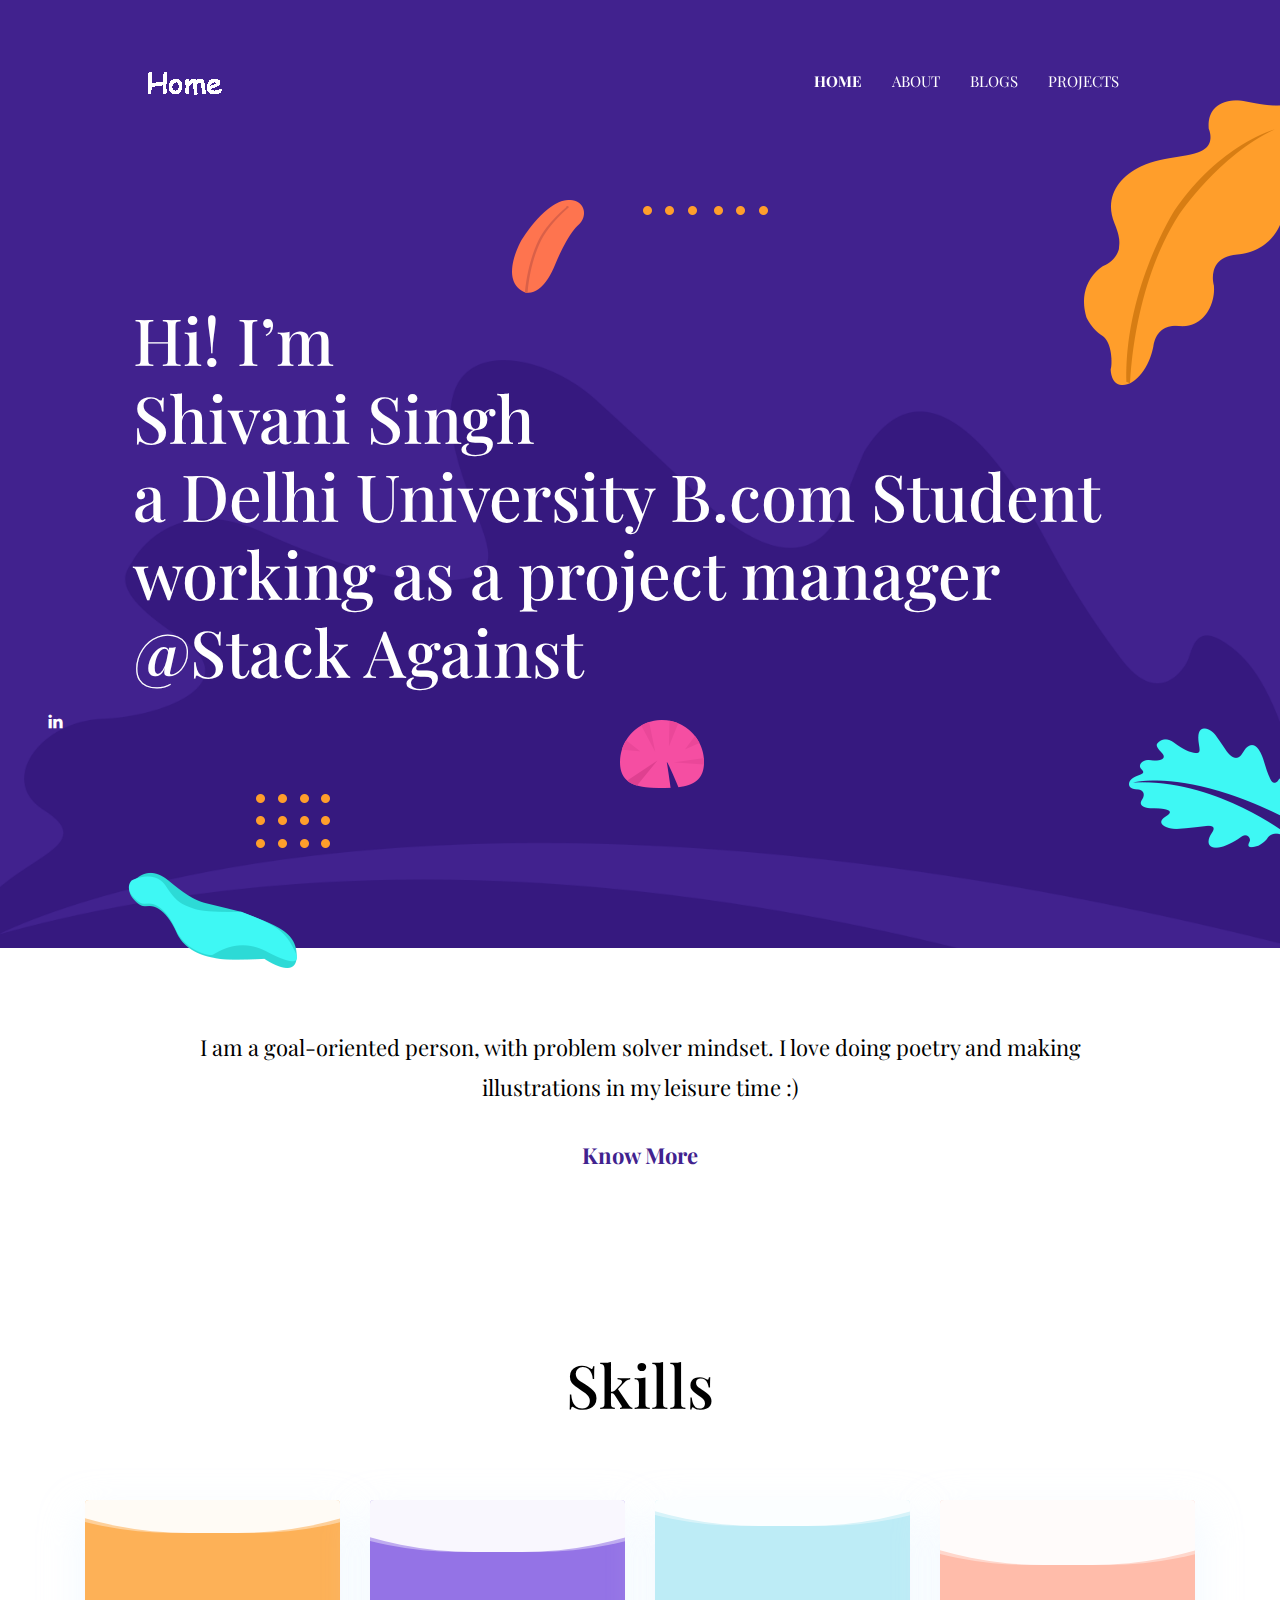
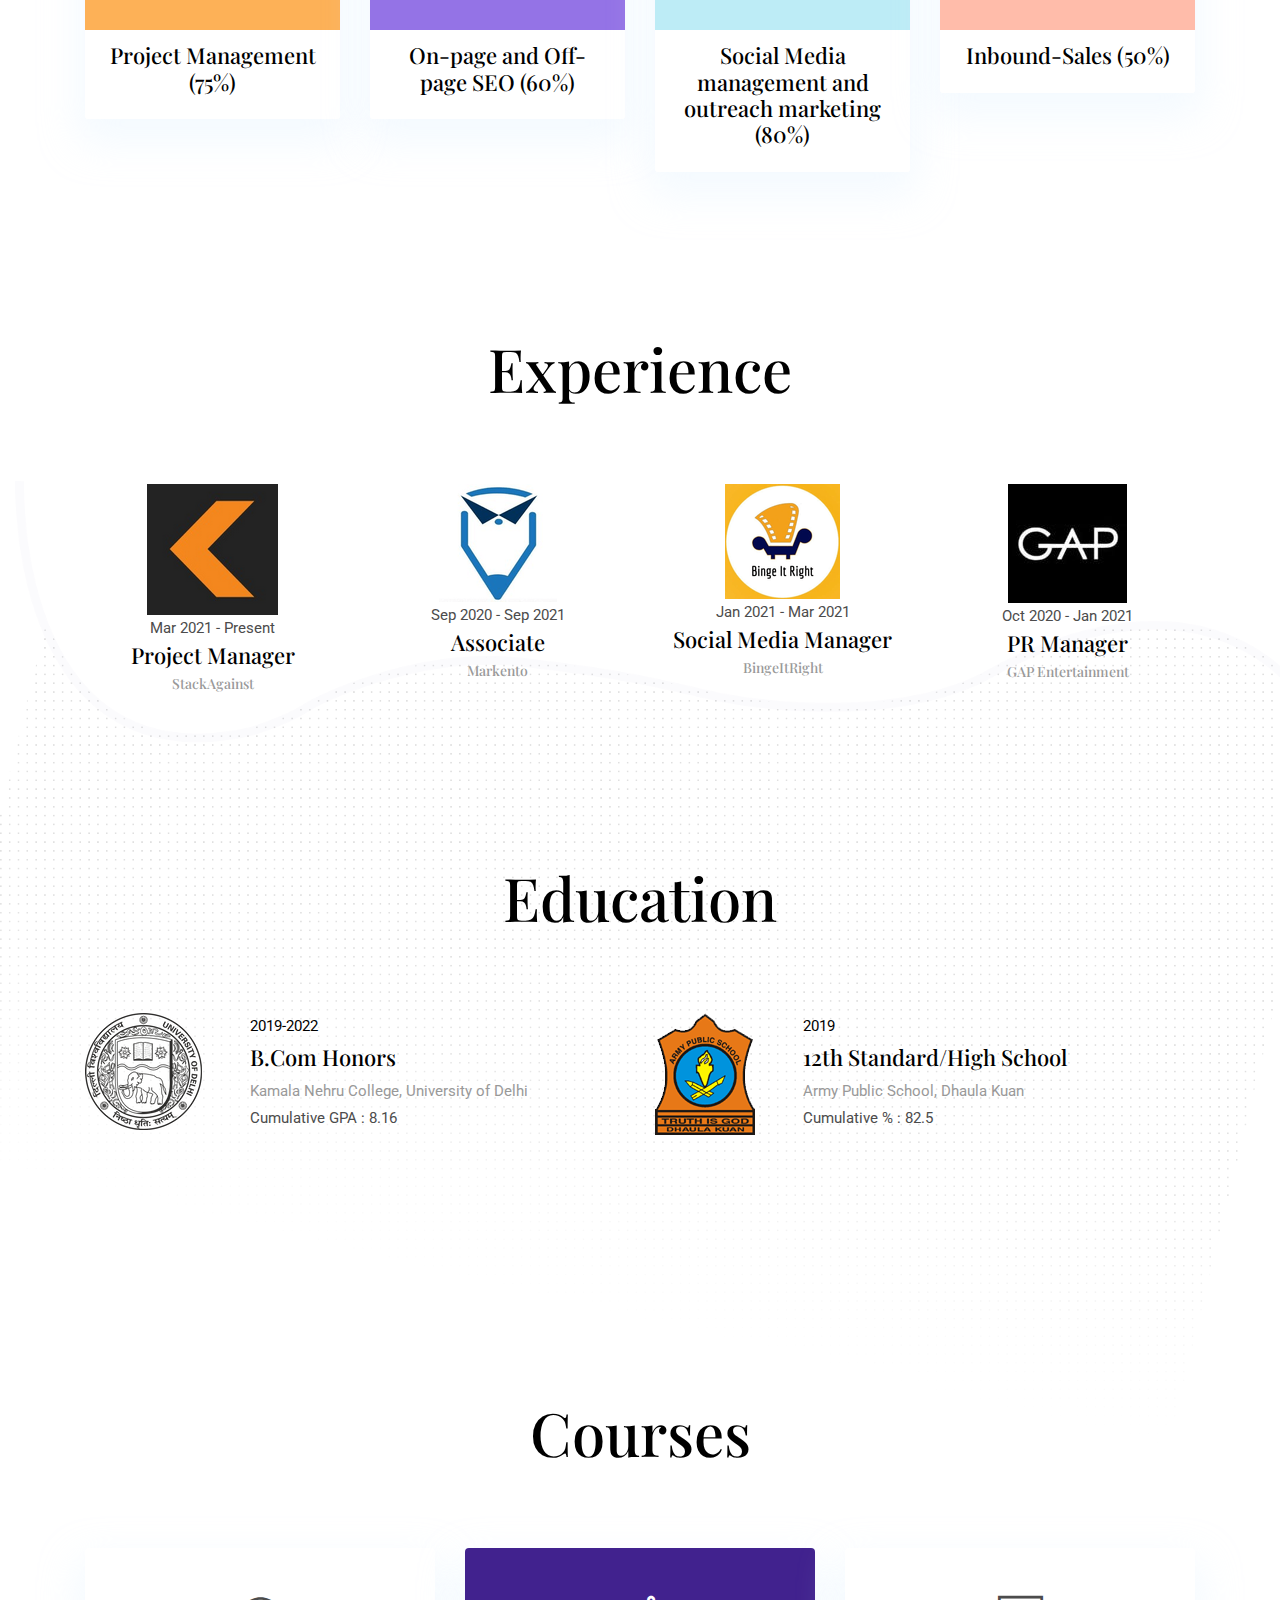
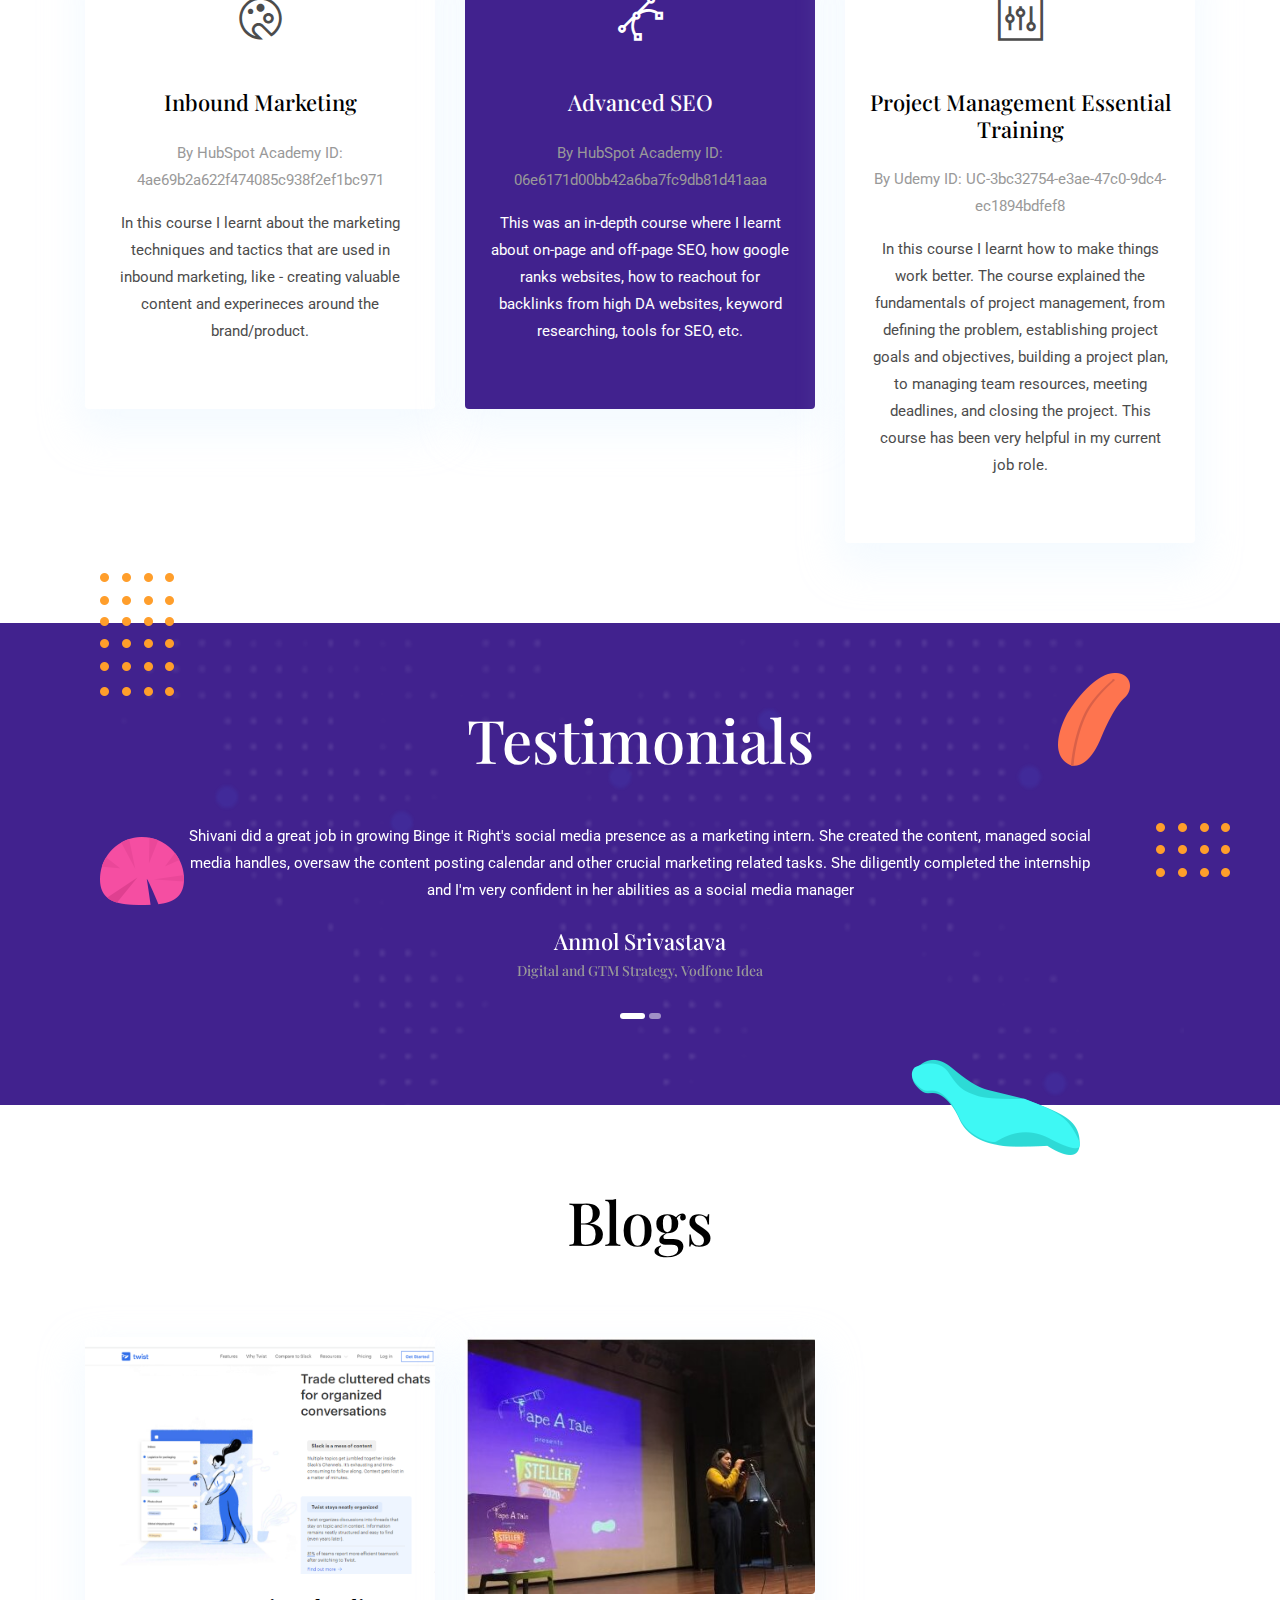
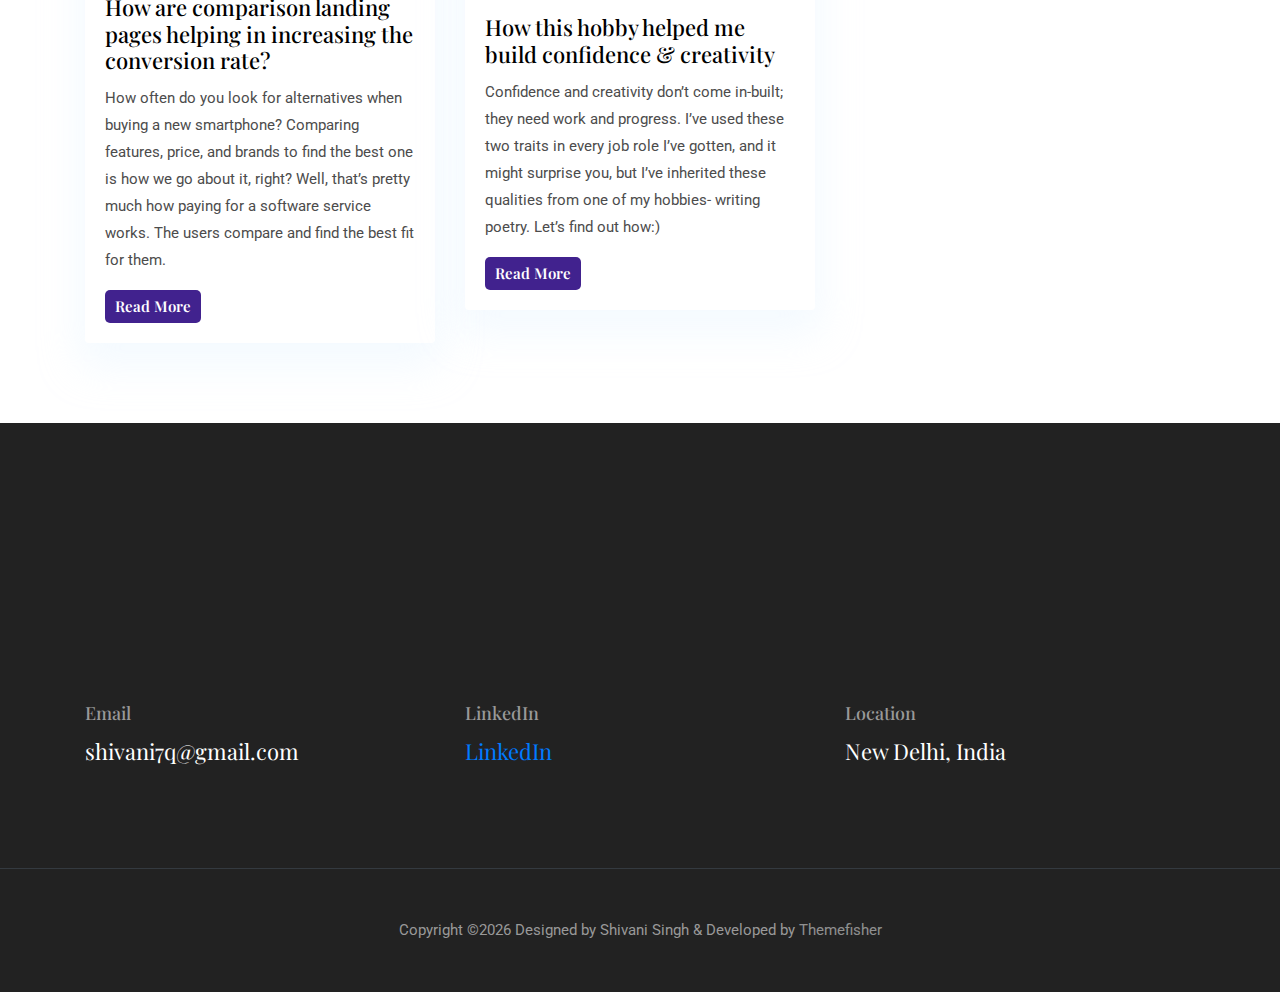
==== commit a57a3291: "Update index.html" ====
--- a/index.html
+++ b/index.html
@@ -28,15 +28,15 @@
   <!-- Basic Page Needs
   ================================================== -->
   <meta charset="utf-8">
-  <title>Shivani Singh - Online Portfolio</title>
+  <title>Shivani Singh</title>
 
   <!-- Mobile Specific Metas
   ================================================== -->
   <meta http-equiv="X-UA-Compatible" content="IE=edge">
-  <meta name="description" content="Creative Portfolio Template">
+  <meta name="description" content="Shivani Singh - Portfolio">
   <meta name="viewport" content="width=device-width, initial-scale=1.0, maximum-scale=5.0">
   <meta name="author" content="Themefisher">
-  <meta name="generator" content="Themefisher Kross Template v1.0">
+  <meta name="generator" content="Portfolio">
   <!-- Favicon -->
   <link rel="shortcut icon" type="image/x-icon" href="images/favicon.png" />
   
@@ -133,7 +133,7 @@
   <div class="container">
     <div class="row">
       <div class="col-lg-10 mx-auto text-center">
-        <p class="font-secondary paragraph-lg text-dark">I am a goal-oriented person, with a problem solver mindset. I love doing poetry and making illustrations in my leisure time :) 
+        <p class="font-secondary paragraph-lg text-dark">I am a goal-oriented person, with problem solver mindset. I love doing poetry and making illustrations in my leisure time :) 
              </p>
         <a href="about.html" class="btn btn-transparent">know more</a>
       </div>
@@ -603,4 +603,4 @@
 <script src="js/script.js"></script>
 
 </body>
-</html>+</html>
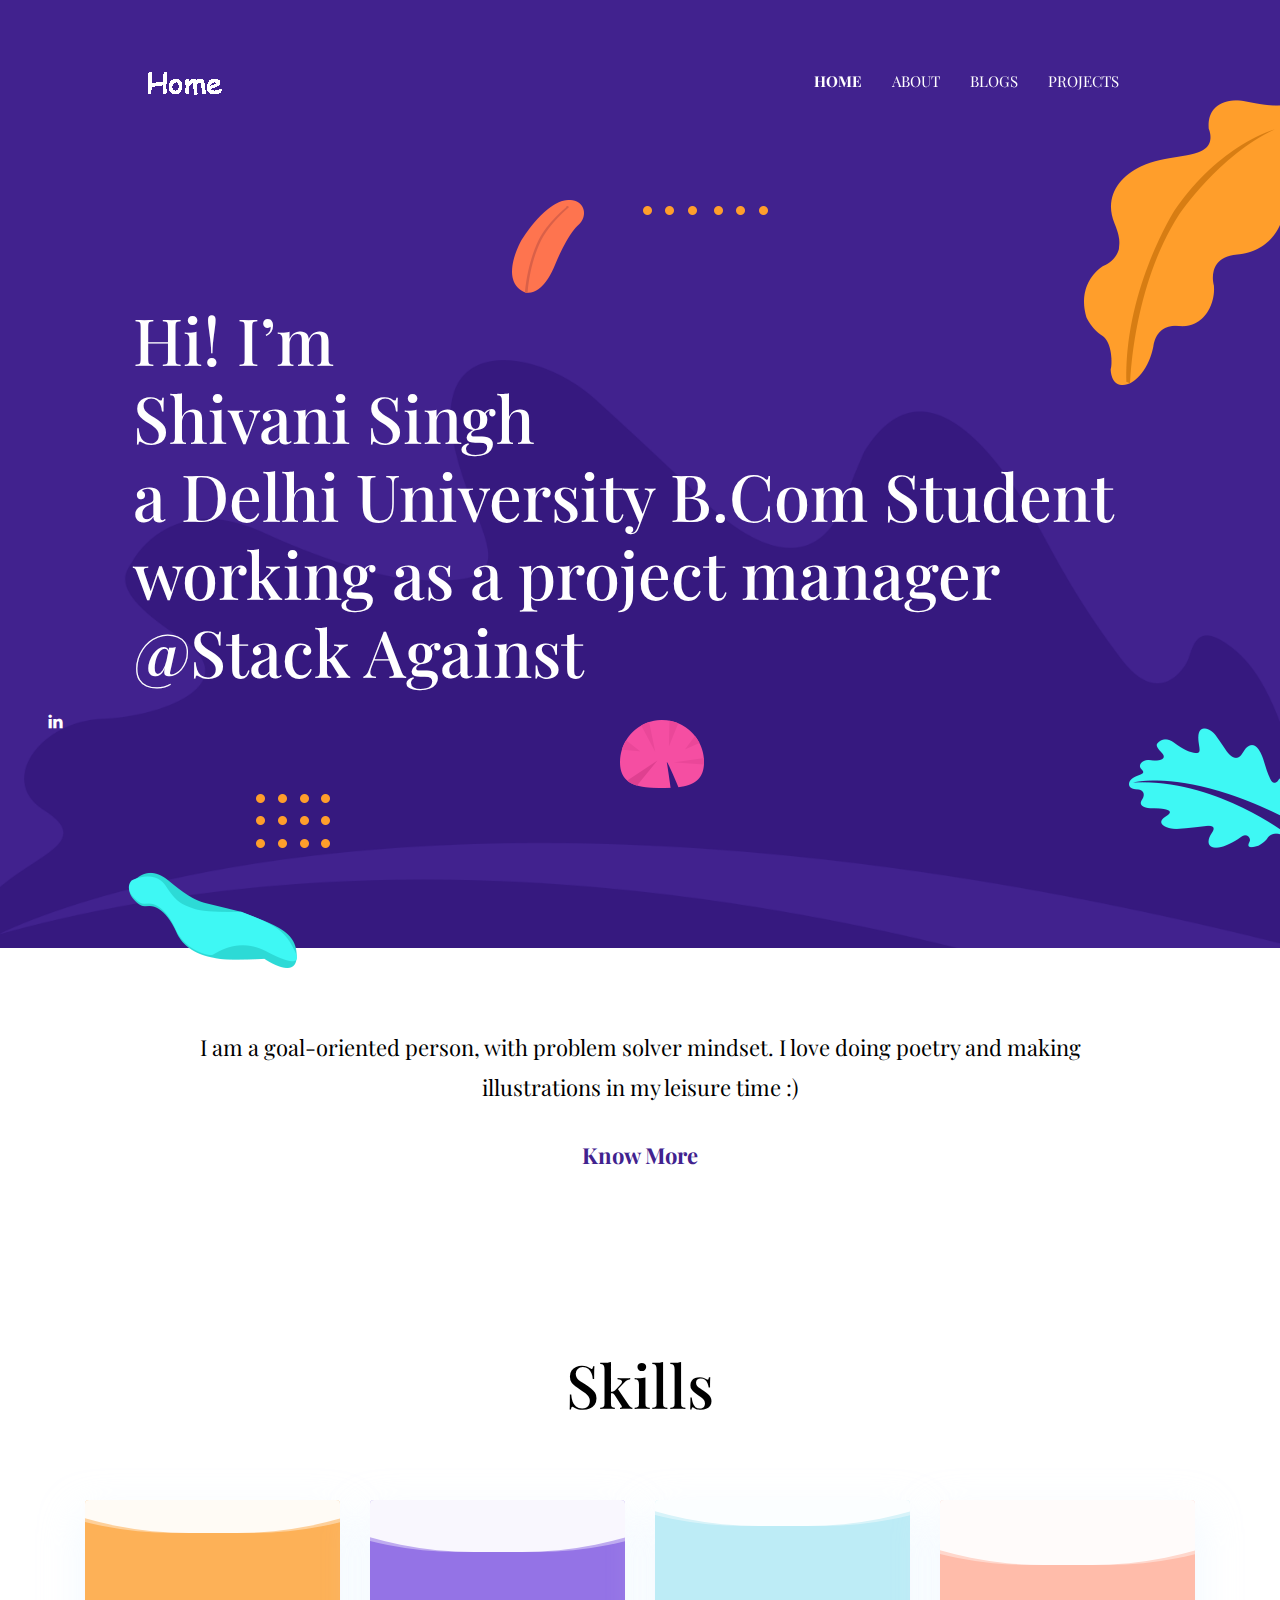
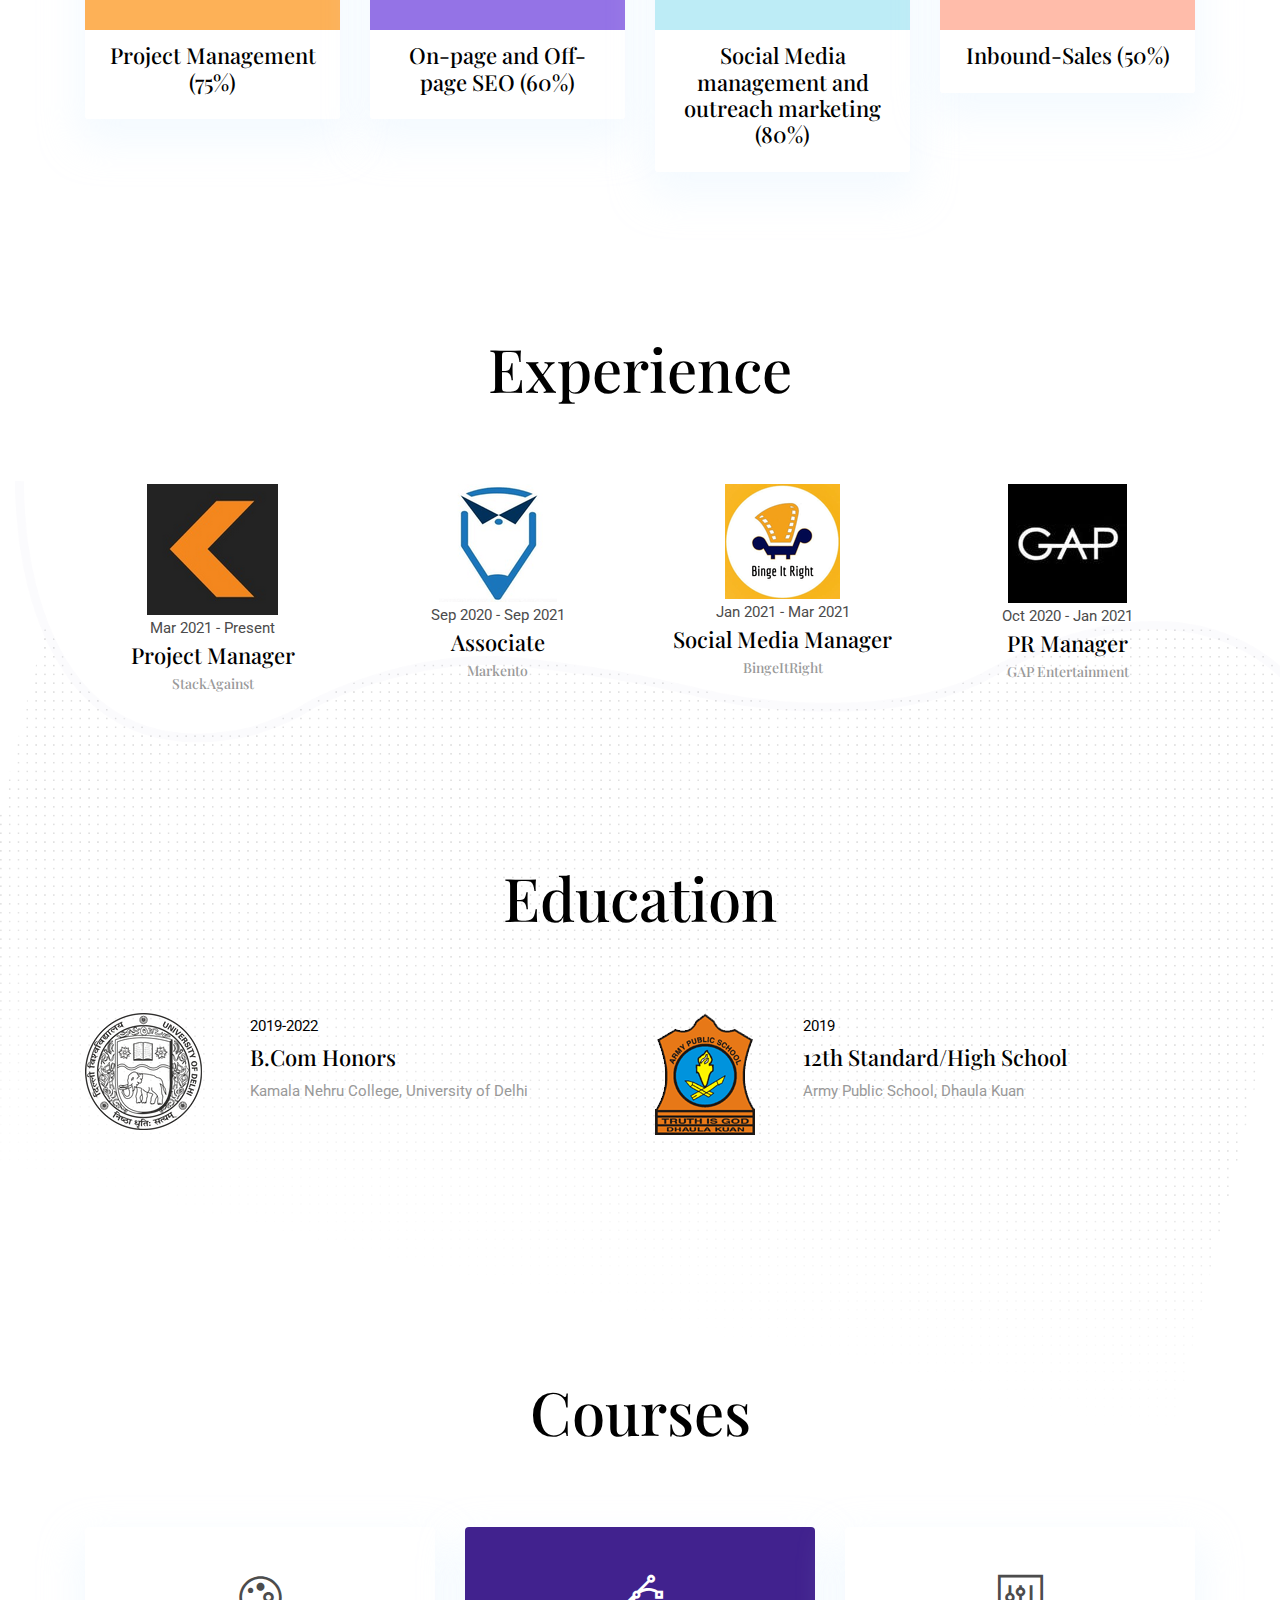
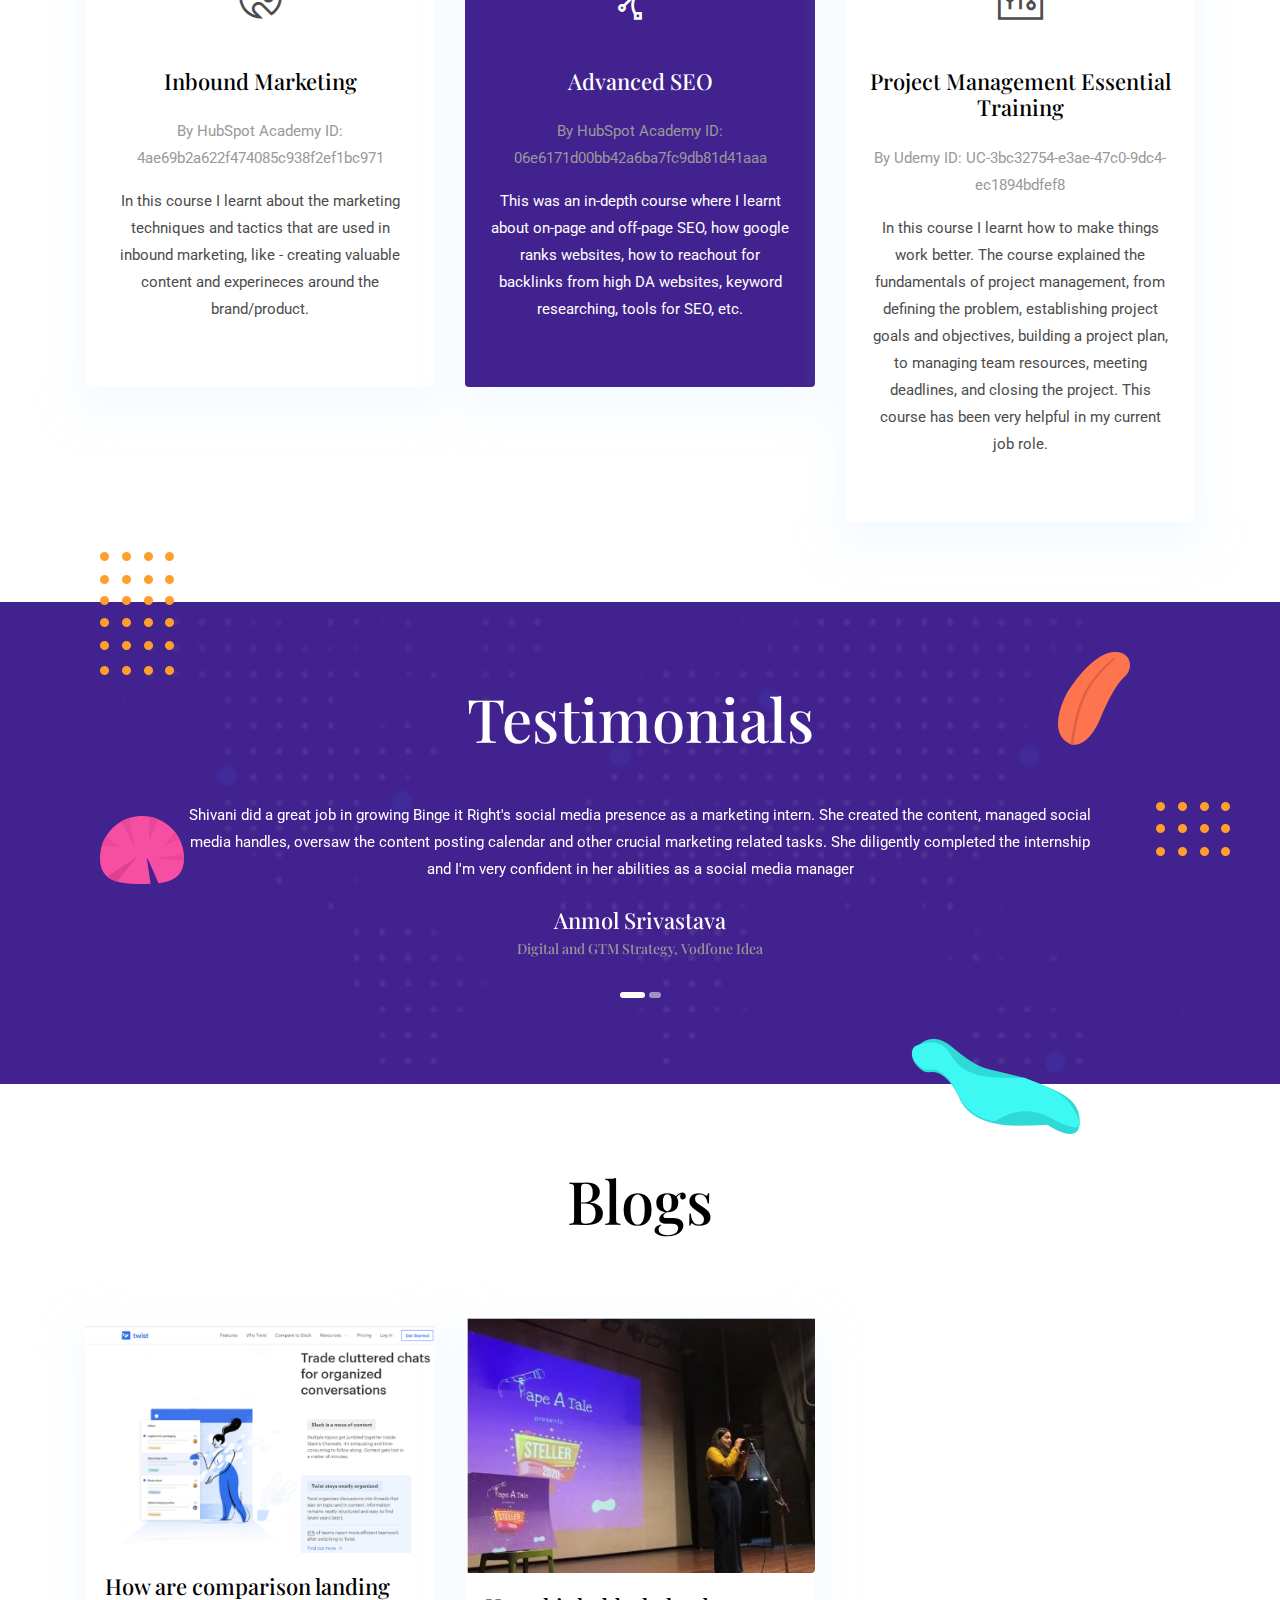
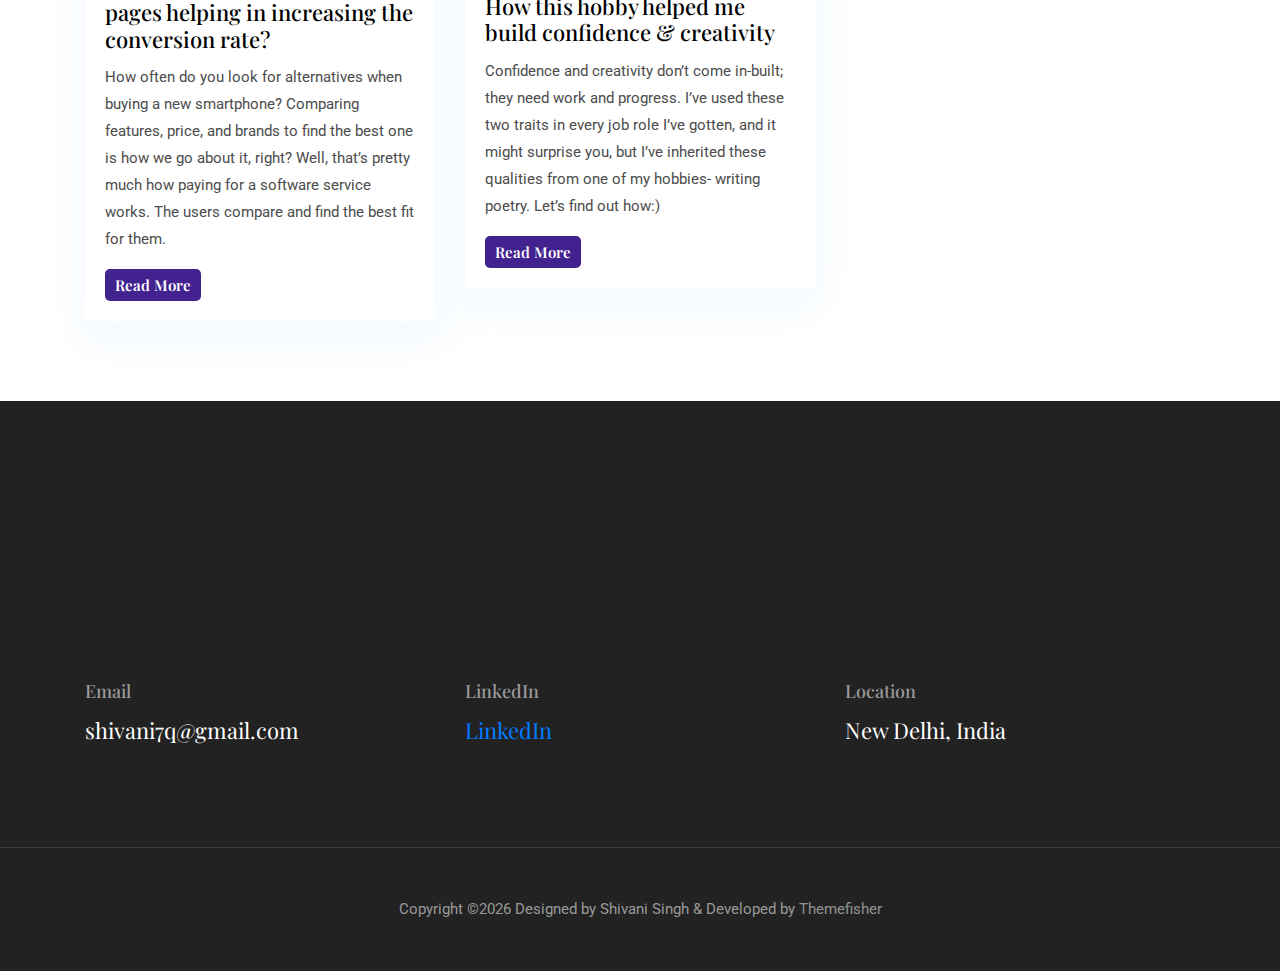
==== commit ef9053a4: "Update index.html" ====
--- a/index.html
+++ b/index.html
@@ -33,7 +33,7 @@
   <!-- Mobile Specific Metas
   ================================================== -->
   <meta http-equiv="X-UA-Compatible" content="IE=edge">
-  <meta name="description" content="Shivani Singh - Portfolio">
+  <meta name="description" content="This is an online portfolio of Shivani Singh">
   <meta name="viewport" content="width=device-width, initial-scale=1.0, maximum-scale=5.0">
   <meta name="author" content="Themefisher">
   <meta name="generator" content="Portfolio">
@@ -88,7 +88,7 @@
   <div class="container">
     <div class="row">
       <div class="col-lg-11 mx-auto">
-        <h1 class="text-white font-tertiary">Hi! I’m <br> Shivani Singh <br> a Delhi University B.com Student working as a project manager <br> @Stack Against </h1>
+        <h1 class="text-white font-tertiary">Hi! I’m <br> Shivani Singh <br> a Delhi University B.Com Student working as a project manager <br> @Stack Against </h1>
       </div>
     </div>
   </div>
@@ -246,7 +246,7 @@
             <p class="text-dark mb-1">2019-2022</p>
             <h4>B.Com Honors</h4>
             <p class="mb-0 text-light">Kamala Nehru College, University of Delhi</p>
-              <p class="mb-4"> Cumulative GPA : 8.16</p> 
+        <!--<p class="mb-4"> Cumulative GPA : 8.16</p>  -->
           </div>
         </div>
       </div>
@@ -259,7 +259,7 @@
             <p class="text-dark mb-1">2019</p>
             <h4>12th Standard/High School</h4>
             <p class="mb-0 text-light">Army Public School, Dhaula Kuan</p>
-              <p class="mb-4"> Cumulative % : 82.5</p> 
+            <!--  <p class="mb-4"> Cumulative % : 82.5</p> -->
           </div>
         </div>
       </div>
